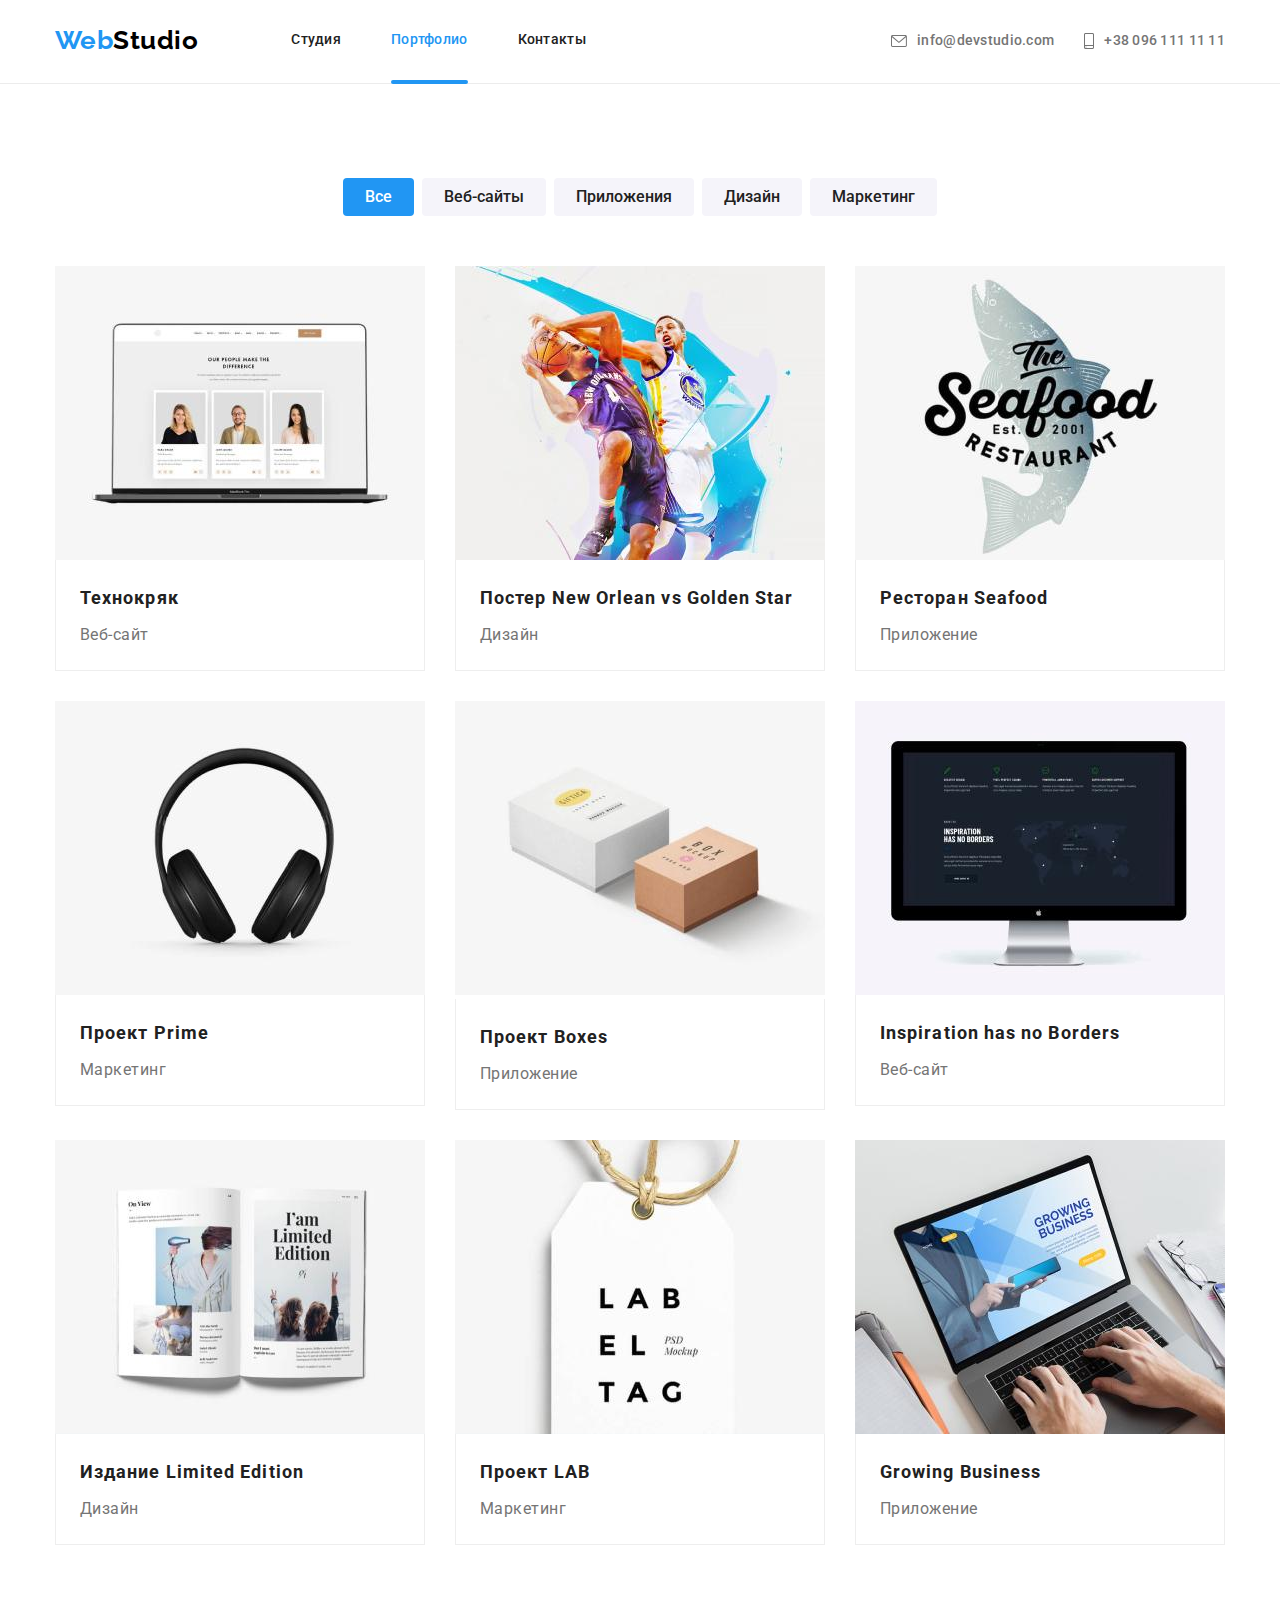
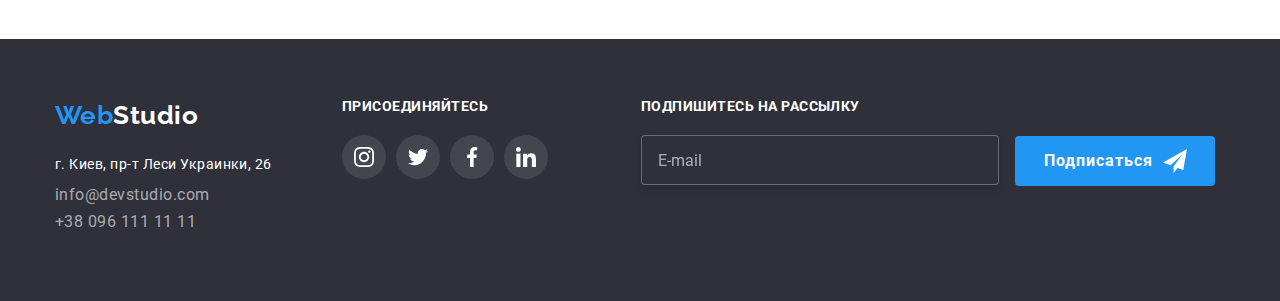
==== portfolio.html @ 159c9cdd "create hw-7" ====
<!DOCTYPE html>
<html lang="ru">

<head>
  <meta charset="UTF-8" />
  <meta http-equiv="X-UA-Compatible" content="IE=edge" />
  <meta name="viewport" content="width=device-width, initial-scale=1.0" />
  <title>Document</title>

  <link rel="preconnect" href="https://fonts.googleapis.com" />
  <link rel="preconnect" href="https://fonts.gstatic.com" crossorigin />
  <link href="https://fonts.googleapis.com/css2?family=Raleway:wght@500&family=Roboto:wght@400;500;700;900&display=swap"
    rel="stylesheet" />
  <link rel="stylesheet" href="https://cdnjs.cloudflare.com/ajax/libs/modern-normalize/1.1.0/modern-normalize.min.css">

  <link rel="stylesheet" href="./css/styles.css" />
</head>

<body>
  <!-- header -->
  <header class="header">
    <div class="container flex">
      <nav class="nav-flex">
        <a class="logo" href="./index.html">Web<span class="logo-header">Studio</span></a>
        <ul class="site-nav">
          <li class="item"><a href="./index.html" class="link">Студия</a>
          </li>
          <li class="item"><a href="./portfolio.html" class="link current">Портфолио</a></li>
          <li class="item"><a href="" class="link">Контакты</a></li>
        </ul>
      </nav>
      <ul class="contact-us">
        <li class="tell-mail">

          <a href="mailto:info@devstudio.com" class="contact">
            <svg class="icon-envelope" width="16" height="12">
              <use href=" ./img/icons.svg#icon-envelope"></use>
            </svg>
            info@devstudio.com</a>

        </li>
        <li class="tell-mail">
          <a href="tell:+380961111111" class="contact">
            <svg class="icon-smartphone" width="10" height="16">
              <use href="./img/icons.svg#icon-smartphone"></use>
            </svg>
            +38 096 111 11 11
          </a>
        </li>
      </ul>
    </div>
  </header>

  <!-- main -->
  <main>
    <!-- portfolio -->
    <section class="section portfolio">
      <div class="container">
        <h1 hidden>Портфолио</h1>
        <ul class="filtres">
          <li><button type="button" class="button secondary current">Все</button></li>
          <li><button type="button" class="button secondary">Веб-сайты</button></li>
          <li><button type="button" class="button secondary">Приложения</button></li>
          <li><button type="button" class="button secondary">Дизайн</button></li>
          <li><button type="button" class="button secondary">Маркетинг</button></li>
        </ul>


        <ul class="work-examples">
          <li class="example">
            <a href="">
              <div class="thumb-desc">
                <img src="./img/technocryack.jpg" alt="Технокряк" width="370" class="portfolio-img" />
                <p class="example-desc">
                  Ресурс предлагает комплексные предложения с разным уровнем функционала и сервисов.
                  Все это позволит посетителю получить исчерпывающие сведения о компании или частном
                  лице.
                </p>
              </div>
              <div class="subscribe-card">
                <h2 class="title">Технокряк</h2>
                <p class="disc">Веб-сайт</p>
              </div>
            </a>
          </li>

          <li class="example">
            <a href="">
              <div class="thumb-desc">
                <img src="./img/new-orlean.jpg" alt="Постер New Orlean vs Golden Star" width="370"
                  class="portfolio-img" />
                <p class="example-desc">
                  Ресурс предлагает комплексные предложения с разным уровнем функционала и сервисов.
                  Все это позволит посетителю получить исчерпывающие сведения о компании или частном
                  лице.
                </p>
              </div>

              <div class="subscribe-card">
                <h2 class="title">Постер New Orlean vs Golden Star</h2>
                <p class="disc">Дизайн</p>
              </div>

            </a>
          </li>

          <li class="example">
            <a href="">
              <div class="thumb-desc">
                <img src="./img/seafood.jpg" alt="Ресторан Seafood" width="370" class="portfolio-img" />
                <p class="example-desc">
                  Ресурс предлагает комплексные предложения с разным уровнем функционала и сервисов.
                  Все это позволит посетителю получить исчерпывающие сведения о компании или частном
                  лице.
                </p>
              </div>
              <div class="subscribe-card">
                <h2 class="title">Ресторан Seafood</h2>
                <p class="disc">Приложение</p>
              </div>

            </a>
          </li>

          <li class="example">
            <a href="">
              <div class="thumb-desc"><img src="./img/project-prime.jpg" alt="Проект Prime" width="370"
                  class="portfolio-img" />
                <p class="example-desc">
                  Ресурс предлагает комплексные предложения с разным уровнем функционала и сервисов.
                  Все это позволит посетителю получить исчерпывающие сведения о компании или частном
                  лице.
                </p>
              </div>
              <div class="subscribe-card">
                <h2 class="title">Проект Prime</h2>
                <p class="disc">Маркетинг</p>
              </div>

            </a>
          </li>

          <li class="example">
            <a href="">
              <div class="thumb-desc">
                <img src="./img/project-boxes.jpg" alt="Проект Boxes" width="370" class="portfolio-img" />
                <p class="example-desc">
                  Ресурс предлагает комплексные предложения с разным уровнем функционала и сервисов.
                  Все это позволит посетителю получить исчерпывающие сведения о компании или частном
                  лице.
                </p>
              </div>
            </a>

            <div class="subscribe-card">
              <h2 class="title">Проект Boxes</h2>
              <p class="disc">Приложение</p>
            </div>

          </li>

          <li class="example">
            <a href="">
              <div class="thumb-desc">
                <img src="./img/inspiration-has-no-borders.jpg" alt="Inspiration has no Borders" width="370"
                  class="portfolio-img" />
                <p class="example-desc">
                  Ресурс предлагает комплексные предложения с разным уровнем функционала и сервисов.
                  Все это позволит посетителю получить исчерпывающие сведения о компании или частном
                  лице.
                </p>
              </div>
              <div class="subscribe-card">
                <h2 class="title">Inspiration has no Borders</h2>
                <p class="disc">Веб-сайт</p>
              </div>

            </a>
          </li>

          <li class="example">
            <a href="">
              <div class="thumb-desc">
                <img src="./img/limited-edition.jpg" alt="Издание Limited Edition" width="370" class="portfolio-img" />
                <p class="example-desc">
                  Ресурс предлагает комплексные предложения с разным уровнем функционала и сервисов.
                  Все это позволит посетителю получить исчерпывающие сведения о компании или частном
                  лице.
                </p>
              </div>
              <div class="subscribe-card">
                <h2 class="title">Издание Limited Edition</h2>
                <p class="disc">Дизайн</p>
              </div>

            </a>
          </li>

          <li class="example">
            <a href="">
              <div class="thumb-desc"><img src="./img/project-LAB.jpg" alt="Проект LAB" width="370"
                  class="portfolio-img" />
                <p class="example-desc">
                  Ресурс предлагает комплексные предложения с разным уровнем функционала и сервисов.
                  Все это позволит посетителю получить исчерпывающие сведения о компании или частном
                  лице.
                </p>
              </div>
              <div class="subscribe-card">
                <h2 class="title">Проект LAB</h2>
                <p class="disc">Маркетинг</p>
              </div>

            </a>
          </li>

          <li class="example">
            <a href="">
              <div class="thumb-desc">
                <img src="./img/growing-business.jpg" alt="Growing Business" width="370" />
                <p class="example-desc">
                  Ресурс предлагает комплексные предложения с разным уровнем функционала и сервисов.
                  Все это позволит посетителю получить исчерпывающие сведения о компании или частном
                  лице.
                </p>
              </div>
              <div class="subscribe-card">
                <h2 class="title">Growing Business</h2>
                <p class="disc">Приложение</p>
              </div>

            </a>
          </li>
        </ul>
      </div>

    </section>
  </main>

  <!-- footer -->
  <footer class=" color-footer">
    <div class="container footer-flex">

      <div class="info-footer">
        <a class="logo footer" href="./index.html">Web<span class="logo-footer">Studio</span></a>
        <address class="adress">г. Киев, пр-т Леси Украинки, 26</address>
        <ul>
          <li><a href="mailto:info@devstudio.com" class="contact-footer">info@devstudio.com</a></li>
          <li><a href="tel:+380961111111" class="contact-footer">+38 096 111 11
              11</a></li>
        </ul>
      </div>

      <div class="link-footer">
        <h3 class="title-links-footer">Присоединяйтесь</h3>
        <!-- social links -->
        <ul class="social-links">
          <li>
            <a href="" class="list-link footer-links">
              <svg class="link-ikon" width="20" height="20">
                <use href="./img/icons.svg#icon-instagram"></use>
              </svg>
            </a>
          </li>
          <li>
            <a href="" class="list-link footer-links">
              <svg class=" link-ikon" width="20" height="20">
                <use href="./img/icons.svg#icon-twitter"></use>
              </svg>
            </a>
          </li>
          <li>
            <a href="" class="list-link footer-links">
              <svg class=" link-ikon" width="20" height="20">
                <use href="./img/icons.svg#icon-facebook"></use>
              </svg>
            </a>
          </li>
          <li>
            <a href="" class="list-link footer-links">
              <svg class=" link-ikon" width="20" height="20">
                <use href="./img/icons.svg#icon-linkedin"></use>
              </svg>
            </a>
          </li>
        </ul>
        <!-- end social links -->
      </div>

      <form class="form-footer">
        <label for="email" class="subscribe">
          <span class="title-links-footer">
            Подпишитесь на рассылку
          </span>
          <input type="text" name="email" id="email" placeholder="E-mail">

        </label>
        <button type="submit" class="button primary">
          Подписаться
          <svg class="icon-send" width="24" height="24">
            <use href="./img/icons.svg#icon-send"></use>
          </svg>
        </button>
      </form>

    </div>



  </footer>
</body>

</html>
---- css/styles.css ----
:root {
  --main-text-color: #757575;
  --secondary-text-color: #212121;
  --accent-color: #2196f3;
  --main-white-color: #ffffff;
  --secondary-background-color: #f5f4fa;
  --work-examples-gap: 30px;
  --main-icon-color: #AFB1B8;
}


html {
  box-sizing: border-box;
}

*,
*::before,
*::after {
  box-sizing: inherit;
}

h1,
h2,
h3,
ul,
p {
  margin: 0;
  padding: 0;
}

img {
  display: block;
  max-width: 100%;
  height: auto;
}

ul {
  list-style: none;
}

a {
  text-decoration: none;
  display: inline-block;
}

body {
  font-family: Roboto, sans-serif;
  color: var(--main-text-color);
  letter-spacing: 0.03em;
}

.visually-hidden {
  position: absolute;
  width: 1px;
  height: 1px;
  padding: 0;
  margin: -1px;
  overflow: hidden;
  clip: rect(0, 0, 0, 0);
  white-space: nowrap;
  border: 0;
}

.container {
  width: 1200px;
  margin-left: auto;
  margin-right: auto;
  padding: 0 15px;
}

.header {
  align-items: center;
  border-bottom: 1px solid #ECECEC;
}

.container.flex {
  justify-content: space-between;
  display: flex;
  align-items: center;
}



/* logo */
.logo {
  display: flex;
  align-items: center;
  padding-bottom: 25px;
  padding-top: 24px;

  font-family: 'Raleway', sans-serif;
  font-weight: 700;
  font-size: 26px;
  line-height: 1.3;
  margin-right: 93px;

  transition-duration: 250ms;
  transition-timing-function: cubic-bezier(0.4, 0, 0.2, 1);
}

.logo.footer {
  padding: 0;
  margin-right: 0;
}

.logo .logo-header {
  color: #000000;

  transition-duration: 250ms;
  transition-timing-function: cubic-bezier(0.4, 0, 0.2, 1);
}

.logo .logo-footer {
  color: var(--main-white-color);

  transition-property: color;
  transition-duration: 250ms;
  transition-timing-function: cubic-bezier(0.4, 0, 0.2, 1);
}

.logo,
.logo-footer:hover,
.logo-footer:focus,
.logo-header:hover,
.logo-header:focus {
  color: var(--accent-color);
}



/* site-nav */
.nav-flex {
  display: flex;
}

.site-nav {
  display: flex;



  font-weight: 500;
  font-size: 14px;
  line-height: 1.14;
  letter-spacing: 0.02em;

}

.site-nav .item+.item {
  margin-left: 50px;
}

.site-nav .link {
  color: var(--secondary-text-color);
  padding-top: 32px;
  padding-bottom: 32px;


  transition: color 250ms cubic-bezier(0.4, 0, 0.2, 1);
}

.site-nav .link:hover,
.site-nav .link:focus {
  color: var(--accent-color);

}

.site-nav .link.current {
  color: var(--accent-color);
}

.site-nav .item {
  position: relative;
}

.link.current::after {
  content: "";
  display: flex;
  background-color: var(--accent-color);
  border: 2px solid var(--accent-color);
  border-radius: 2px;
  width: 100%;
  position: absolute;
  right: 0px;
  bottom: -1px;
}

/* contact-us */




.contact-us {
  display: flex;


  font-weight: 500;
  font-size: 14px;
  line-height: 1.14;
  letter-spacing: 0.02em;
}

.contact-us .contact {
  padding-top: 32px;
  padding-bottom: 32px;
  color: var(--main-text-color);
  fill: var(--main-text-color);
}


.contact-us>.tell-mail:not(:last-child) {
  margin-right: 30px;
}

.icon-smartphone,
.icon-envelope {
  margin-right: 10px;
}

.contact {
  display: flex;
  align-items: center;

  transition: color 250ms cubic-bezier(0.4, 0, 0.2, 1),
    fill 250ms cubic-bezier(0.4, 0, 0.2, 1);
}

.contact:hover,
.contact:focus {
  color: var(--accent-color);
  fill: var(--accent-color);

}





/* section */
.section {
  padding-top: 94px;
  padding-bottom: 94px;
}

.skills .title {
  margin-bottom: 10px;
}

.section-title {
  font-weight: 700;
  font-size: 36px;
  line-height: 1.17;
  text-align: center;
  color: var(--secondary-text-color);
  margin-bottom: 50px;
}




/* banner */
.banner {
  max-width: 1600px;
  height: 600px;
  margin-left: auto;
  margin-right: auto;

  background-image:
    linear-gradient(rgba(47, 48, 58, 0.4),
      rgba(47, 48, 58, 0.4)),
    url(../img/zastavka.jpg);

  background-position: center;
  background-repeat: no-repeat;


  text-align: center;
  padding: 200px 0;

}

.banner-title {
  font-weight: 900;
  font-size: 44px;
  line-height: 1.36;
  letter-spacing: 0.06em;
  text-transform: uppercase;
  color: var(--main-white-color);
  margin-bottom: var(--work-examples-gap);
}



/*button*/
.button {
  font-family: inherit;
  cursor: pointer;
  /* min-width: none; */
  /* display: block; */
  border-radius: 4px;
}

.button.secondary.current {
  background: var(--accent-color);
  color: var(--main-white-color);
}

.button.primary {
  padding: 10px 32px;
  font-weight: 700;
  font-size: 16px;
  line-height: 1.88;
  letter-spacing: 0.06em;
  background-color: var(--accent-color);
  color: var(--main-white-color);
  border: none;

  transition-property: background-color;
  transition-duration: 250ms;
  transition-timing-function: cubic-bezier(0.4, 0, 0.2, 1);
}

.button.primary:hover,
.button.primary:focus {
  background: #188CE8;

}

.button.secondary {
  font-weight: 500;
  font-size: 16px;
  line-height: 1.62;
  color: var(--secondary-text-color);
  background: var(--secondary-background-color);
  border: none;
  padding: 6px 22px;

  box-shadow: none;
  transition-property: background-color, color, box-shadow;
  transition-duration: 250ms;
  transition-timing-function: cubic-bezier(0.4, 0, 0.2, 1);
}

.button.secondary:hover,
.button.secondary:focus {
  background: var(--accent-color);
  color: var(--main-white-color);
  box-shadow: 0px 3px 1px rgba(0, 0, 0, 0.1), 0px 1px 2px rgba(0, 0, 0, 0.08), 0px 2px 2px rgba(0, 0, 0, 0.12);
}



/* skills */
.section.skills {
  padding-bottom: 0;
}

.skills .title {
  font-weight: 700;
  font-size: 14px;
  line-height: 1.14;
  text-transform: uppercase;
  color: var(--secondary-text-color);
}

.skills .desc {
  font-size: 14px;
  line-height: 1.71;
}



.skills .list {
  display: flex;
}

.skills .item {
  flex-basis: calc((100% - (3 * 30px) / 4));
  margin-right: 30px;

}

.skills .item:last-child {
  margin-right: 0;
}

.skills-picture {
  width: 270px;
  height: 120px;
  background-color: var(--secondary-background-color);
  margin-bottom: 30px;
}

.skills-picture {
  display: flex;
  justify-content: center;
  align-items: center;
}



/* our specialization */
.specialization .list {
  display: flex;
}



.specialization .list .item {
  width: calc((100% - (3 * 30px) / 4));
  margin-right: 30px;
}

.specialization .list .item:last-child {
  margin-right: 0;
}

.specialization .item {
  position: relative;
}

.specialization-desc {
  text-align: center;
  font-weight: 700;
  font-size: 14px;
  line-height: 1.14;
  text-transform: uppercase;
  color: var(--main-white-color);
  background-color: rgba(47, 48, 58, 0.8);

  position: absolute;
  bottom: 0px;
  left: 0px;
  width: 100%;
  height: 70px;
  display: flex;
  justify-content: center;
  align-items: center;
}



/* our crew */
.section.crew {
  background-color: var(--secondary-background-color);
  text-align: center;
  padding-bottom: 94px;

}

.crew .title {
  font-weight: 500;
  font-size: 16px;
  line-height: 1.19;
  color: var(--secondary-text-color);
}

.crew .desc {
  font-size: 16px;
  line-height: 1.19;
  margin-bottom: 16px;
}

.crew .list {
  display: flex;

}

.crew .list .item:not(:last-child) {
  margin-right: var(--work-examples-gap);
}

.crew-info {
  background-color: var(--main-white-color);
  padding-top: var(--work-examples-gap);
  padding-bottom: var(--work-examples-gap);
  box-shadow: 0px 1px 3px rgba(0, 0, 0, 0.12), 0px 1px 1px rgba(0, 0, 0, 0.14), 0px 2px 1px rgba(0, 0, 0, 0.2);
  border-radius: 0px 0px 4px 4px;
}



/* SOCIAL LINKS */

.social-links {
  display: inline-flex;
}

.social-links>li:not(:last-child) {
  margin-right: 10px;
}

.list-link {
  width: 44px;
  height: 44px;
  display: flex;
  justify-content: center;
  align-items: center;
  fill: var(--main-icon-color);
  border-radius: 22px;

  transition-property: background-color, fill;
  transition-duration: 250ms;
  transition-timing-function: cubic-bezier(0.4, 0, 0.2, 1);
}

.list-link:hover,
.list-link:focus {
  background-color: var(--accent-color);
  fill: var(--main-white-color);
}






/* clients */

.list-client {
  display: flex;
}

.list-icon {
  margin-right: 30px;
}

.list-icon:last-child {
  margin-right: 0px;
}

.link-client {
  width: 170px;
  height: 92px;
  border: 1px solid var(--main-icon-color);
  border-radius: 4px;
  fill: var(--main-icon-color);

  display: flex;
  justify-content: center;
  align-items: center;

  transition-property: fill;
  transition-duration: 250ms;
  transition-timing-function: cubic-bezier(0.4, 0, 0.2, 1);
}

.link-client:hover,
.link-client:focus {
  fill: var(--accent-color);
}





/* footer */
.color-footer .logo {
  margin-bottom: 20px;
}

.adress {
  font-style: normal;
  font-size: 14px;
  line-height: 1.71;
  color: var(--main-white-color);
  margin-bottom: 9px;
}

.color-footer {
  background: #2f303a;
  padding: 60px 0;

}

.contact-footer {
  color: rgba(255, 255, 255, 0.6);
  margin-bottom: 9px;

  transition-property: color;
  transition-duration: 250ms;
  transition-timing-function: cubic-bezier(0.4, 0, 0.2, 1);
}

.contact-footer:hover,
.contact-footer:focus {
  color: var(--accent-color);
}

.footer-flex {
  display: flex;
}

.info-footer {
  margin-right: 70px;
}

.title-links-footer {
  font-weight: 700;
  font-size: 14px;
  line-height: 1.14;
  text-transform: uppercase;
  margin-bottom: 20px;
  color: var(--main-white-color);
  text-align: left;
  display: block;
}

.footer-links {
  fill: var(--main-white-color);
  background: rgba(255, 255, 255, 0.1);
  border-radius: 25px
}

.link-footer {
  margin-right: 93px;
}



.form-footer h3 {
  margin-bottom: 20px;
}

.form-footer .button {
  display: inline-flex;
  align-items: center;
  padding-left: 29px;
  padding-right: 28px;
}

.icon-send {
  margin-left: 10px;
}

.subscribe {
  margin-right: 12px;
}

.subscribe input::placeholder {
  color: rgba(255, 255, 255, 0.6);
}

.subscribe input {
  width: 358px;
  height: 50px;
  /* padding-top: 15px;
  padding-bottom: 15px; */
  padding-left: 16px;

  background-color: #2f303a;
  color: rgba(237, 72, 72, 0.6);
  border: 1px solid rgba(255, 255, 255, 0.3);
  filter: drop-shadow(0px 4px 4px rgba(0, 0, 0, 0.15));
  border-radius: 4px;

}

/* NEXT PAGE */




/* PORTFOLIO */

.filtres {
  margin-bottom: 50px;
}

.portfolio .filtres {
  display: flex;

  justify-content: center;
}

.portfolio .filtres li:not(:last-child) {
  margin-right: 8px;
}

.work-examples {
  display: flex;
  flex-wrap: wrap;
  margin-left: calc(-1*var(--work-examples-gap));
  margin-top: calc(-1*var(--work-examples-gap));
  list-style: none;
}

.work-examples .example {
  flex-basis: calc(100% / 3 - var(--work-examples-gap));
  margin-left: var(--work-examples-gap);
  margin-top: var(--work-examples-gap);

}

.work-examples .title {
  font-weight: 700;
  font-size: 18px;
  line-height: 2;
  letter-spacing: 0.06em;
  margin-bottom: 4px;
  color: var(--secondary-text-color);
}

.work-examples .disc {
  font-size: 16px;
  line-height: 1.88;
  color: var(--main-text-color);
}

.subscribe-card {
  padding-left: 24px;
  padding-right: 24px;
  padding-top: 20px;
  padding-bottom: 20px;
  border-left: 1px solid #EEEEEE;
  border-right: 1px solid #EEEEEE;
  border-bottom: 1px solid #EEEEEE;
}

.example {
  box-shadow: none;
  transition-property: box-shadow;
  transition-duration: 250ms;
  transition-timing-function: cubic-bezier(0.4, 0, 0.2, 1);
}

.example:hover,
.example:focus {
  box-shadow: 0px 1px 1px rgba(0, 0, 0, 0.12), 0px 4px 4px rgba(0, 0, 0, 0.06), 1px 4px 6px rgba(0, 0, 0, 0.16);

}

.example .thumb-desc {
  position: relative;
  overflow: hidden;
}

.example-desc {
  position: absolute;
  top: 0px;
  left: 0px;
  width: 100%;
  height: 100%;
  transform: translateY(100%);
  transition-duration: 250ms;
  transition-timing-function: cubic-bezier(0.4, 0, 0.2, 1);

  font-weight: 400;
  font-size: 18px;
  line-height: 1.56;
  color: var(--main-white-color);
  background-color: rgba(33, 150, 243, 0.9);
  text-align: center;

  display: flex;
  justify-content: center;
  align-items: center;


}


.example:hover .example-desc,
.example:focus .example-desc {
  transform: translateY(0);
}

/*  MODAL WINDOW */
.backdrop {
  position: fixed;
  top: 0;
  left: 0;
  width: 100%;
  height: 100%;

  background-color: rgba(0, 0, 0, 0.2);

  opacity: 1;

  transition: opacity 250ms cubic-bezier(0.4, 0, 0.2, 1);
}

.backdrop.is-hidden {
  opacity: 0;
  pointer-events: none;
  /* visibility: hidden; */

}

.backdrop.is-hidden .modal {
  transform: scale(0.8) translate(-50%, -50%);
  /* opacity 1; */
}

.modal {
  position: absolute;
  left: 50%;
  top: 50%;
  padding: 40px;


  width: 528px;
  height: 581px;
  background-color: var(--main-white-color);

  transform: scale(1) translate(-50%, -50%);

  transition: transform 250ms cubic-bezier(0.4, 0, 0.2, 1);
  /* transform: translate(-100% -100%); */
}

.close {
  position: absolute;
  right: 8px;
  top: 8px;

  width: 30px;
  height: 30px;
  border: 1px solid rgba(0, 0, 0, 0.1);
  border-radius: 20px;
  cursor: pointer;
  background-color: var(--main-white-color);

  display: flex;
  justify-content: center;
  align-items: center;
  transition-duration: 250ms;
  transition-timing-function: cubic-bezier(0.4, 0, 0.2, 1);
}

.close:focus,
.close:hover {
  fill: var(--accent-color);

}




/* form  */
form {
  text-align: center;
}


.modal-name {
  font-weight: 700;
  font-size: 20px;
  line-height: 1.15;
  color: var(--secondary-text-color);
  margin-bottom: 12px;
}

.modal .form-field {
  position: relative;

  font-weight: 400;
  font-size: 12px;
  line-height: 1.17;
  letter-spacing: 0.01em;
  text-align: left;


  /* display: flex;
  flex-direction: column; */
  display: block;
  justify-content: center;


  margin-bottom: 10px;
  padding: 0;
}

.form-field .form-icon {
  position: absolute;
  top: 29px;
  left: 12px;
}

.form-field span {
  margin-bottom: 4px;
  display: block;
}

.form-field input,
.form-field textarea {
  width: 100%;
  padding: 12px;
  border: 1px solid rgba(33, 33, 33, 0.2);
  border-radius: 4px;
  cursor: pointer;
  resize: none;
}

.form-field input {
  padding-left: 30px;
}

.form-field textarea::placeholder {
  color: rgba(117, 117, 117, 0.5);
}

input:focus~.form-icon {
  fill: var(--accent-color);

  transition-duration: 250ms;
  transition-timing-function: cubic-bezier(0.4, 0, 0.2, 1);
}

input:focus,
textarea:focus {
  outline: none;
  border: 1px solid var(--accent-color);

  transition-duration: 250ms;
  transition-timing-function: cubic-bezier(0.4, 0, 0.2, 1);
}

.form-field textarea {
  margin-bottom: 20px;
}

.checkbox {
  position: absolute;
  width: 1px;
  height: 1px;
  padding: 0;
  margin: -1px;
  overflow: hidden;
  clip: rect(0, 0, 0, 0);
  white-space: nowrap;
  border: 0;
}

.agree {
  position: relative;
  font-weight: 400;
  font-size: 14px;
  line-height: 1.71;
  margin-bottom: 30px;
  padding-left: 35px;


  display: flex;
  display: inline-block;
  justify-content: center;
  align-items: center;
}

form a {
  font-weight: 400;
  font-size: 14px;
  line-height: 1.71;
  display: inline-block;
  color: var(--accent-color);
}

.check {
  position: absolute;
  top: 4px;
  left: 10px;
  width: 16px;
  height: 15px;
  border: 2px solid var(--secondary-text-color);
  border-radius: 2px;

}

.check-icon {
  position: absolute;
  top: 4px;
  left: 10px;

  transition-duration: 250ms;
  transition-timing-function: cubic-bezier(0.4, 0, 0.2, 1);
}

.checkbox:checked+.check-icon {
  background-color: var(--accent-color);
  border-radius: 2px;
  z-index: 1;
}
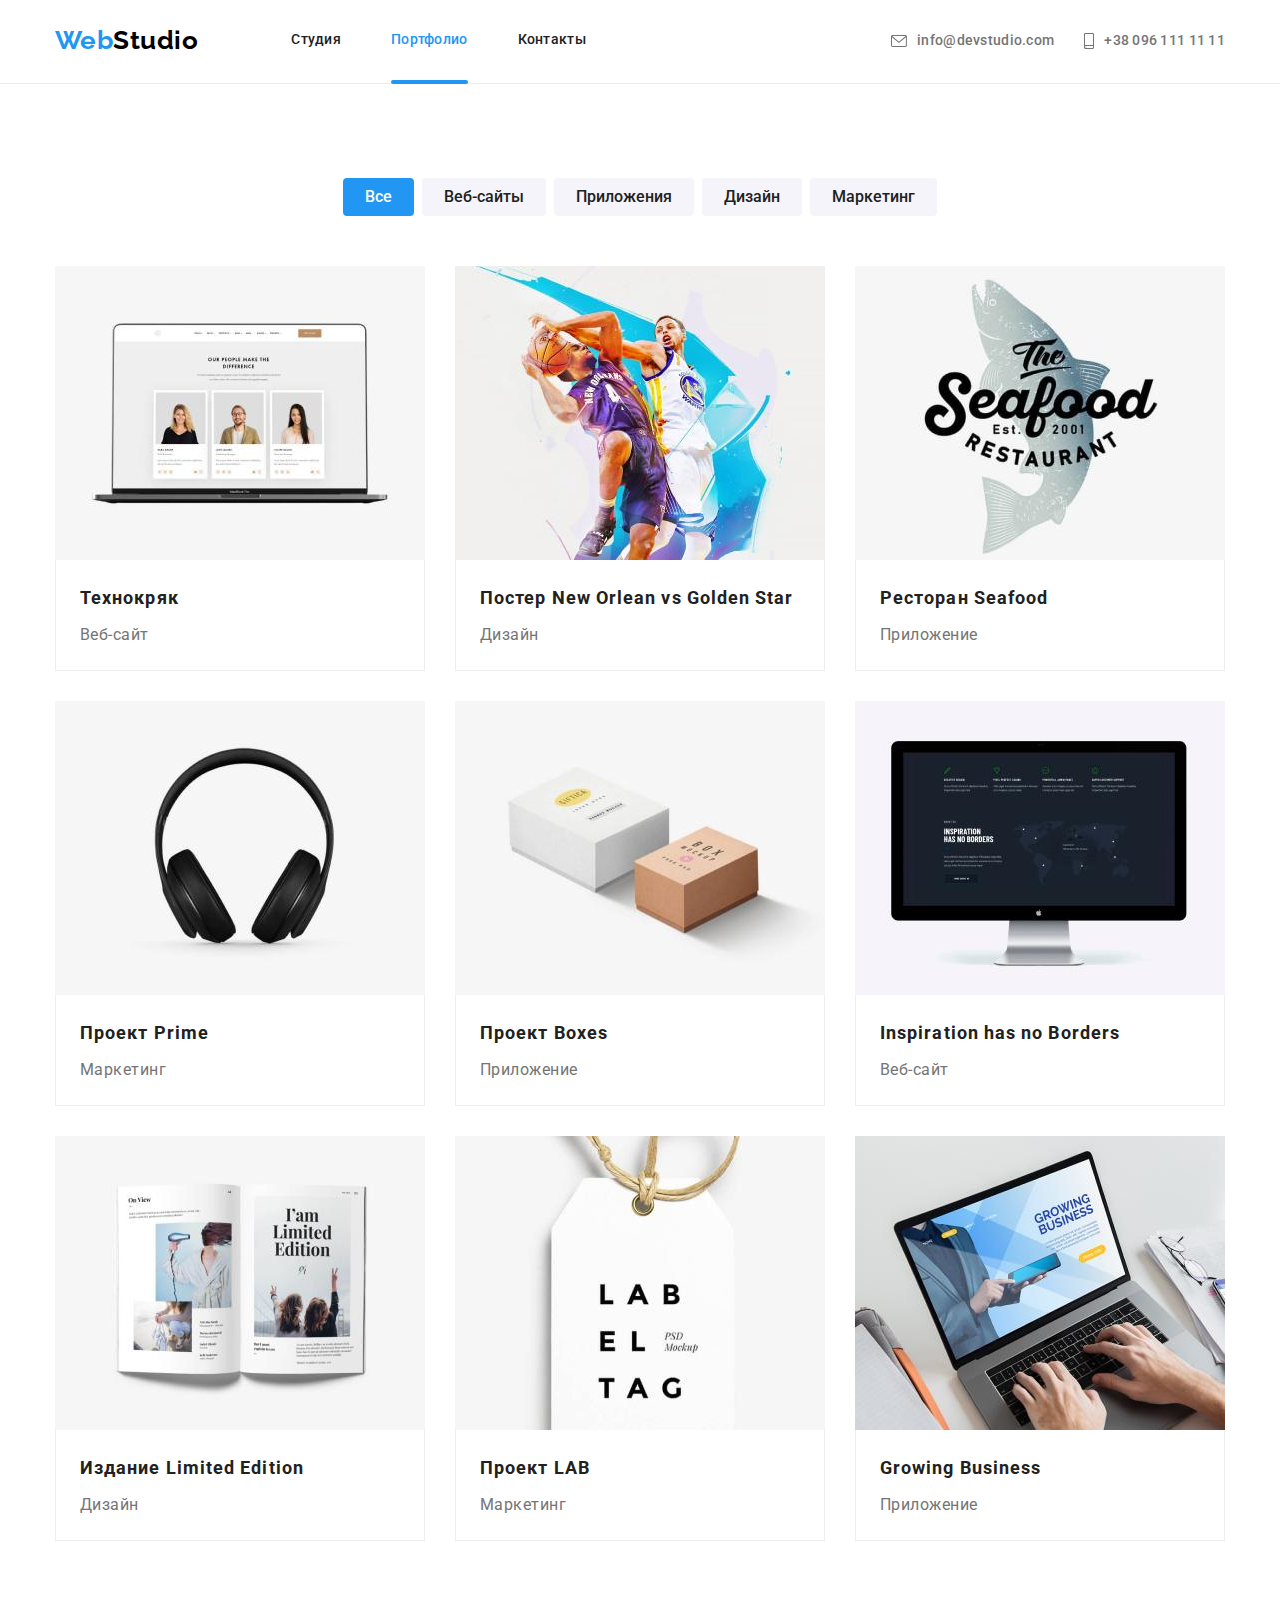
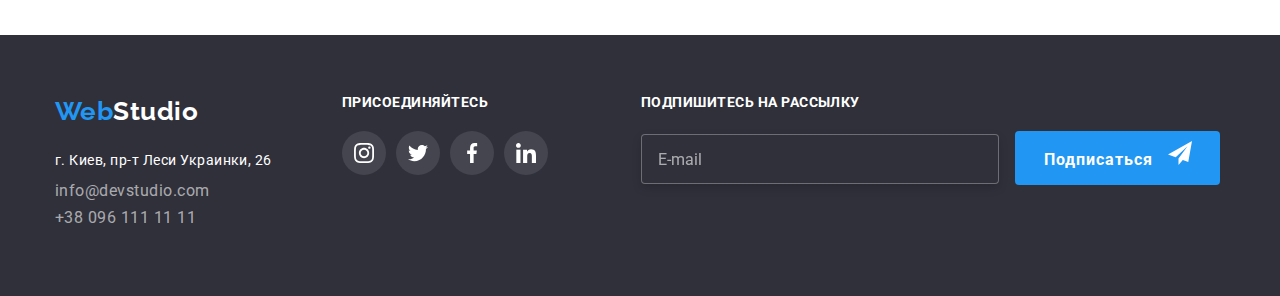
==== commit 546cf9ee: "add hw7" ====
--- a/portfolio.html
+++ b/portfolio.html
@@ -13,35 +13,39 @@
     rel="stylesheet" />
   <link rel="stylesheet" href="https://cdnjs.cloudflare.com/ajax/libs/modern-normalize/1.1.0/modern-normalize.min.css">
 
-  <link rel="stylesheet" href="./css/styles.css" />
+  <link rel="stylesheet" href="./css/main.min.css" />
 </head>
 
 <body>
   <!-- header -->
   <header class="header">
-    <div class="container flex">
-      <nav class="nav-flex">
-        <a class="logo" href="./index.html">Web<span class="logo-header">Studio</span></a>
+    <div class="container header__flex">
+      <nav class="header__nav">
+        <a class="logo" href="./index.html">Web<span class="logo__header--color">Studio</span></a>
+
         <ul class="site-nav">
-          <li class="item"><a href="./index.html" class="link">Студия</a>
-          </li>
-          <li class="item"><a href="./portfolio.html" class="link current">Портфолио</a></li>
-          <li class="item"><a href="" class="link">Контакты</a></li>
-        </ul>
+          <li class="site-nav__item"><a href="./index.html" class="site-nav__link ">Студия</a>
+          </li>
+          <li class="site-nav__item"><a href="./portfolio.html" class="site-nav__link site-nav__current">Портфолио</a>
+          </li>
+          <li class="site-nav__item"><a href="" class="site-nav__link">Контакты</a></li>
+        </ul>
+
       </nav>
+
       <ul class="contact-us">
-        <li class="tell-mail">
-
-          <a href="mailto:info@devstudio.com" class="contact">
-            <svg class="icon-envelope" width="16" height="12">
+        <li class="contact-us__tell-mail">
+
+          <a href="mailto:info@devstudio.com" class="contact-us__contact">
+            <svg class="contact-us__icon--envelope" width="16" height="12">
               <use href=" ./img/icons.svg#icon-envelope"></use>
             </svg>
             info@devstudio.com</a>
 
         </li>
-        <li class="tell-mail">
-          <a href="tell:+380961111111" class="contact">
-            <svg class="icon-smartphone" width="10" height="16">
+        <li class="contact-us__tell-mail">
+          <a href="tell:+380961111111" class="contact-us__contact">
+            <svg class="contact-us__icon--phone" width="10" height="16">
               <use href="./img/icons.svg#icon-smartphone"></use>
             </svg>
             +38 096 111 11 11
@@ -53,182 +57,173 @@
 
   <!-- main -->
   <main>
+
     <!-- portfolio -->
-    <section class="section portfolio">
+    <section class="section">
       <div class="container">
         <h1 hidden>Портфолио</h1>
-        <ul class="filtres">
-          <li><button type="button" class="button secondary current">Все</button></li>
-          <li><button type="button" class="button secondary">Веб-сайты</button></li>
-          <li><button type="button" class="button secondary">Приложения</button></li>
-          <li><button type="button" class="button secondary">Дизайн</button></li>
-          <li><button type="button" class="button secondary">Маркетинг</button></li>
-        </ul>
-
-
-        <ul class="work-examples">
-          <li class="example">
-            <a href="">
-              <div class="thumb-desc">
-                <img src="./img/technocryack.jpg" alt="Технокряк" width="370" class="portfolio-img" />
-                <p class="example-desc">
-                  Ресурс предлагает комплексные предложения с разным уровнем функционала и сервисов.
-                  Все это позволит посетителю получить исчерпывающие сведения о компании или частном
-                  лице.
-                </p>
-              </div>
-              <div class="subscribe-card">
-                <h2 class="title">Технокряк</h2>
-                <p class="disc">Веб-сайт</p>
-              </div>
-            </a>
-          </li>
-
-          <li class="example">
-            <a href="">
-              <div class="thumb-desc">
-                <img src="./img/new-orlean.jpg" alt="Постер New Orlean vs Golden Star" width="370"
-                  class="portfolio-img" />
-                <p class="example-desc">
-                  Ресурс предлагает комплексные предложения с разным уровнем функционала и сервисов.
-                  Все это позволит посетителю получить исчерпывающие сведения о компании или частном
-                  лице.
-                </p>
-              </div>
-
-              <div class="subscribe-card">
-                <h2 class="title">Постер New Orlean vs Golden Star</h2>
-                <p class="disc">Дизайн</p>
-              </div>
-
-            </a>
-          </li>
-
-          <li class="example">
-            <a href="">
-              <div class="thumb-desc">
-                <img src="./img/seafood.jpg" alt="Ресторан Seafood" width="370" class="portfolio-img" />
-                <p class="example-desc">
-                  Ресурс предлагает комплексные предложения с разным уровнем функционала и сервисов.
-                  Все это позволит посетителю получить исчерпывающие сведения о компании или частном
-                  лице.
-                </p>
-              </div>
-              <div class="subscribe-card">
-                <h2 class="title">Ресторан Seafood</h2>
-                <p class="disc">Приложение</p>
-              </div>
-
-            </a>
-          </li>
-
-          <li class="example">
-            <a href="">
-              <div class="thumb-desc"><img src="./img/project-prime.jpg" alt="Проект Prime" width="370"
-                  class="portfolio-img" />
-                <p class="example-desc">
-                  Ресурс предлагает комплексные предложения с разным уровнем функционала и сервисов.
-                  Все это позволит посетителю получить исчерпывающие сведения о компании или частном
-                  лице.
-                </p>
-              </div>
-              <div class="subscribe-card">
-                <h2 class="title">Проект Prime</h2>
-                <p class="disc">Маркетинг</p>
-              </div>
-
-            </a>
-          </li>
-
-          <li class="example">
-            <a href="">
-              <div class="thumb-desc">
-                <img src="./img/project-boxes.jpg" alt="Проект Boxes" width="370" class="portfolio-img" />
-                <p class="example-desc">
-                  Ресурс предлагает комплексные предложения с разным уровнем функционала и сервисов.
-                  Все это позволит посетителю получить исчерпывающие сведения о компании или частном
-                  лице.
-                </p>
-              </div>
-            </a>
-
-            <div class="subscribe-card">
-              <h2 class="title">Проект Boxes</h2>
-              <p class="disc">Приложение</p>
-            </div>
-
-          </li>
-
-          <li class="example">
-            <a href="">
-              <div class="thumb-desc">
-                <img src="./img/inspiration-has-no-borders.jpg" alt="Inspiration has no Borders" width="370"
-                  class="portfolio-img" />
-                <p class="example-desc">
-                  Ресурс предлагает комплексные предложения с разным уровнем функционала и сервисов.
-                  Все это позволит посетителю получить исчерпывающие сведения о компании или частном
-                  лице.
-                </p>
-              </div>
-              <div class="subscribe-card">
-                <h2 class="title">Inspiration has no Borders</h2>
-                <p class="disc">Веб-сайт</p>
-              </div>
-
-            </a>
-          </li>
-
-          <li class="example">
-            <a href="">
-              <div class="thumb-desc">
-                <img src="./img/limited-edition.jpg" alt="Издание Limited Edition" width="370" class="portfolio-img" />
-                <p class="example-desc">
-                  Ресурс предлагает комплексные предложения с разным уровнем функционала и сервисов.
-                  Все это позволит посетителю получить исчерпывающие сведения о компании или частном
-                  лице.
-                </p>
-              </div>
-              <div class="subscribe-card">
-                <h2 class="title">Издание Limited Edition</h2>
-                <p class="disc">Дизайн</p>
-              </div>
-
-            </a>
-          </li>
-
-          <li class="example">
-            <a href="">
-              <div class="thumb-desc"><img src="./img/project-LAB.jpg" alt="Проект LAB" width="370"
-                  class="portfolio-img" />
-                <p class="example-desc">
-                  Ресурс предлагает комплексные предложения с разным уровнем функционала и сервисов.
-                  Все это позволит посетителю получить исчерпывающие сведения о компании или частном
-                  лице.
-                </p>
-              </div>
-              <div class="subscribe-card">
-                <h2 class="title">Проект LAB</h2>
-                <p class="disc">Маркетинг</p>
-              </div>
-
-            </a>
-          </li>
-
-          <li class="example">
-            <a href="">
-              <div class="thumb-desc">
+
+        <ul class="filters">
+          <li class="filters__item"><button type="button" class="button button__secondary button__current">Все</button>
+          </li>
+          <li class="filters__item"><button type="button" class="button button__secondary">Веб-сайты</button></li>
+          <li class="filters__item"><button type="button" class="button button__secondary">Приложения</button></li>
+          <li class="filters__item"><button type="button" class="button button__secondary">Дизайн</button></li>
+          <li class="filters__item"><button type="button" class="button button__secondary">Маркетинг</button></li>
+        </ul>
+
+
+        <ul class="portfolio">
+          <li class="portfolio__list">
+            <a href="">
+              <div class="card">
+                <img src="./img/technocryack.jpg" alt="Технокряк" width="370" />
+                <p class="card__desc">
+                  Ресурс предлагает комплексные предложения с разным уровнем функционала и сервисов.
+                  Все это позволит посетителю получить исчерпывающие сведения о компании или частном
+                  лице.
+                </p>
+              </div>
+              <div class="thumb">
+                <h2 class="thumb__title">Технокряк</h2>
+                <p class="thumb__desc">Веб-сайт</p>
+              </div>
+            </a>
+          </li>
+
+          <li class="portfolio__list">
+            <a href="">
+              <div class="card">
+                <img src="./img/new-orlean.jpg" alt="Постер New Orlean vs Golden Star" width="370" />
+                <p class="card__desc">
+                  Ресурс предлагает комплексные предложения с разным уровнем функционала и сервисов.
+                  Все это позволит посетителю получить исчерпывающие сведения о компании или частном
+                  лице.
+                </p>
+              </div>
+              <div class="thumb">
+                <h2 class="thumb__title">Постер New Orlean vs Golden Star</h2>
+                <p class="thumb__desc">Дизайн</p>
+              </div>
+            </a>
+          </li>
+
+          <li class="portfolio__list">
+            <a href="">
+              <div class="card">
+                <img src="./img/seafood.jpg" alt="Ресторан Seafood" width="370" />
+                <p class="card__desc">
+                  Ресурс предлагает комплексные предложения с разным уровнем функционала и сервисов.
+                  Все это позволит посетителю получить исчерпывающие сведения о компании или частном
+                  лице.
+                </p>
+              </div>
+              <div class="thumb">
+                <h2 class="thumb__title">Ресторан Seafood</h2>
+                <p class="thumb__desc">Приложение</p>
+              </div>
+            </a>
+          </li>
+
+          <li class="portfolio__list">
+            <a href="">
+              <div class="card">
+                <img src="./img/project-prime.jpg" alt="Проект Prime" width="370" />
+                <p class="card__desc">
+                  Ресурс предлагает комплексные предложения с разным уровнем функционала и сервисов.
+                  Все это позволит посетителю получить исчерпывающие сведения о компании или частном
+                  лице.
+                </p>
+              </div>
+              <div class="thumb">
+                <h2 class="thumb__title">Проект Prime</h2>
+                <p class="thumb__desc">Маркетинг</p>
+              </div>
+            </a>
+          </li>
+
+          <li class="portfolio__list">
+            <a href="">
+              <div class="card">
+                <img src="./img/project-boxes.jpg" alt="Проект Boxes" width="370" />
+                <p class="card__desc">
+                  Ресурс предлагает комплексные предложения с разным уровнем функционала и сервисов.
+                  Все это позволит посетителю получить исчерпывающие сведения о компании или частном
+                  лице.
+                </p>
+              </div>
+              <div class="thumb">
+                <h2 class="thumb__title">Проект Boxes</h2>
+                <p class="thumb__desc">Приложение</p>
+              </div>
+            </a>
+          </li>
+
+          <li class="portfolio__list">
+            <a href="">
+              <div class="card">
+                <img src="./img/inspiration-has-no-borders.jpg" alt="Inspiration has no Borders" width="370" />
+                <p class="card__desc">
+                  Ресурс предлагает комплексные предложения с разным уровнем функционала и сервисов.
+                  Все это позволит посетителю получить исчерпывающие сведения о компании или частном
+                  лице.
+                </p>
+              </div>
+              <div class="thumb">
+                <h2 class="thumb__title">Inspiration has no Borders</h2>
+                <p class="thumb__desc">Веб-сайт</p>
+              </div>
+            </a>
+          </li>
+
+          <li class="portfolio__list">
+            <a href="">
+              <div class="card">
+                <img src="./img/limited-edition.jpg" alt="Издание Limited Edition" width="370" />
+                <p class="card__desc">
+                  Ресурс предлагает комплексные предложения с разным уровнем функционала и сервисов.
+                  Все это позволит посетителю получить исчерпывающие сведения о компании или частном
+                  лице.
+                </p>
+              </div>
+              <div class="thumb">
+                <h2 class="thumb__title">Издание Limited Edition</h2>
+                <p class="thumb__desc">Дизайн</p>
+              </div>
+            </a>
+          </li>
+
+          <li class="portfolio__list">
+            <a href="">
+              <div class="card">
+                <img src="./img/project-LAB.jpg" alt="Проект LAB" width="370" />
+                <p class="card__desc">
+                  Ресурс предлагает комплексные предложения с разным уровнем функционала и сервисов.
+                  Все это позволит посетителю получить исчерпывающие сведения о компании или частном
+                  лице.
+                </p>
+              </div>
+              <div class="thumb">
+                <h2 class="thumb__title">Проект LAB</h2>
+                <p class="thumb__desc">Маркетинг</p>
+              </div>
+            </a>
+          </li>
+
+          <li class="portfolio__list">
+            <a href="">
+              <div class="card">
                 <img src="./img/growing-business.jpg" alt="Growing Business" width="370" />
-                <p class="example-desc">
-                  Ресурс предлагает комплексные предложения с разным уровнем функционала и сервисов.
-                  Все это позволит посетителю получить исчерпывающие сведения о компании или частном
-                  лице.
-                </p>
-              </div>
-              <div class="subscribe-card">
-                <h2 class="title">Growing Business</h2>
-                <p class="disc">Приложение</p>
-              </div>
-
+                <p class="card__desc">
+                  Ресурс предлагает комплексные предложения с разным уровнем функционала и сервисов.
+                  Все это позволит посетителю получить исчерпывающие сведения о компании или частном
+                  лице.
+                </p>
+              </div>
+              <div class="thumb">
+                <h2 class="thumb__title">Growing Business</h2>
+                <p class="thumb__desc">Приложение</p>
+              </div>
             </a>
           </li>
         </ul>
@@ -238,76 +233,79 @@
   </main>
 
   <!-- footer -->
-  <footer class=" color-footer">
-    <div class="container footer-flex">
-
-      <div class="info-footer">
-        <a class="logo footer" href="./index.html">Web<span class="logo-footer">Studio</span></a>
-        <address class="adress">г. Киев, пр-т Леси Украинки, 26</address>
+  <footer class="footer">
+    <div class="container footer__flex">
+
+      <div class="footer__info">
+        <a class="logo logo__footer" href="./index.html">Web<span class="logo__footer--color">Studio</span></a>
+        <address class="footer__adress">г. Киев, пр-т Леси Украинки, 26</address>
         <ul>
-          <li><a href="mailto:info@devstudio.com" class="contact-footer">info@devstudio.com</a></li>
-          <li><a href="tel:+380961111111" class="contact-footer">+38 096 111 11
+          <li><a href="mailto:info@devstudio.com" class="footer__contact">info@devstudio.com</a></li>
+          <li><a href="tel:+380961111111" class="footer__contact">+38 096 111 11
               11</a></li>
         </ul>
       </div>
 
-      <div class="link-footer">
-        <h3 class="title-links-footer">Присоединяйтесь</h3>
+      <div class="footer__social-links">
+        <h3 class="footer__socLink-form-title">Присоединяйтесь</h3>
+
         <!-- social links -->
         <ul class="social-links">
-          <li>
-            <a href="" class="list-link footer-links">
-              <svg class="link-ikon" width="20" height="20">
+          <li class="social-links__list">
+            <a href="" class="social-links__link social-links__link--footer">
+              <svg width="20" height="20">
                 <use href="./img/icons.svg#icon-instagram"></use>
               </svg>
             </a>
           </li>
-          <li>
-            <a href="" class="list-link footer-links">
-              <svg class=" link-ikon" width="20" height="20">
+          <li class="social-links__list">
+            <a href="" class="social-links__link social-links__link--footer">
+              <svg width="20" height="20">
                 <use href="./img/icons.svg#icon-twitter"></use>
               </svg>
             </a>
           </li>
-          <li>
-            <a href="" class="list-link footer-links">
-              <svg class=" link-ikon" width="20" height="20">
+          <li class="social-links__list">
+            <a href="" class="social-links__link social-links__link--footer">
+              <svg width="20" height="20">
                 <use href="./img/icons.svg#icon-facebook"></use>
               </svg>
             </a>
           </li>
-          <li>
-            <a href="" class="list-link footer-links">
-              <svg class=" link-ikon" width="20" height="20">
+          <li class="social-links__list">
+            <a href="" class="social-links__link social-links__link--footer">
+              <svg width="20" height="20">
                 <use href="./img/icons.svg#icon-linkedin"></use>
               </svg>
             </a>
           </li>
         </ul>
         <!-- end social links -->
+
       </div>
 
-      <form class="form-footer">
-        <label for="email" class="subscribe">
-          <span class="title-links-footer">
+      <!-- subscribe-form -->
+      <form class="footer__form">
+        <label for="email" class="footer__subscribe">
+          <span class="footer__socLink-form-title">
             Подпишитесь на рассылку
           </span>
-          <input type="text" name="email" id="email" placeholder="E-mail">
+          <input type="text" name="email" id="email" class="footer__subscribe--input" placeholder="E-mail">
 
         </label>
-        <button type="submit" class="button primary">
+        <button type="submit" class="button button__primary button__footer">
           Подписаться
-          <svg class="icon-send" width="24" height="24">
+          <svg class="footer__icon-send" width="24" height="24">
             <use href="./img/icons.svg#icon-send"></use>
           </svg>
         </button>
+
       </form>
+      <!-- end subscribe-form -->
 
     </div>
-
-
-
   </footer>
+
 </body>
 
 </html>--- a/css/main.min.css
+++ b/css/main.min.css
@@ -0,0 +1 @@
+html{-webkit-box-sizing:border-box;box-sizing:border-box}*,*::before,*::after{-webkit-box-sizing:inherit;box-sizing:inherit}h1,h2,h3,ul,p{margin:0;padding:0}img{display:block;max-width:100%;height:auto}ul{list-style:none}a{text-decoration:none;display:inline-block}body{font-family:Roboto,sans-serif;color:#757575;letter-spacing:.03em}.visually-hidden{position:absolute;width:1px;height:1px;padding:0;margin:-1px;overflow:hidden;clip:rect(0, 0, 0, 0);white-space:nowrap;border:0}.container{width:1200px;margin-left:auto;margin-right:auto;padding:0 15px}.logo{display:-webkit-box;display:-ms-flexbox;display:flex;-webkit-box-align:center;-ms-flex-align:center;align-items:center;padding-bottom:25px;padding-top:24px;color:#2196f3;font-family:"Raleway",sans-serif;font-weight:700;font-size:26px;line-height:1.3;margin-right:93px;-webkit-transition-duration:250ms;transition-duration:250ms;-webkit-transition-timing-function:cubic-bezier(0.4, 0, 0.2, 1);transition-timing-function:cubic-bezier(0.4, 0, 0.2, 1)}.logo__header--color{color:#000;-webkit-transition-duration:250ms;transition-duration:250ms;-webkit-transition-timing-function:cubic-bezier(0.4, 0, 0.2, 1);transition-timing-function:cubic-bezier(0.4, 0, 0.2, 1)}.logo__header--color:hover,.logo__header--color:focus{color:#2196f3}.logo__footer{padding:0;margin-right:0;margin-bottom:20px}.logo__footer--color{color:#fff;-webkit-transition-property:color;transition-property:color;-webkit-transition-duration:250ms;transition-duration:250ms;-webkit-transition-timing-function:cubic-bezier(0.4, 0, 0.2, 1);transition-timing-function:cubic-bezier(0.4, 0, 0.2, 1)}.logo__footer--color:hover,.logo__footer--color:focus{color:#2196f3}.header{-webkit-box-align:center;-ms-flex-align:center;align-items:center;border-bottom:1px solid #ececec}.header__flex{-webkit-box-pack:justify;-ms-flex-pack:justify;justify-content:space-between;display:-webkit-box;display:-ms-flexbox;display:flex;-webkit-box-align:center;-ms-flex-align:center;align-items:center}.header__nav{display:-webkit-box;display:-ms-flexbox;display:flex}.site-nav{display:-webkit-box;display:-ms-flexbox;display:flex;font-weight:500;font-size:14px;line-height:1.14;letter-spacing:.02em}.site-nav__item+.site-nav__item{margin-left:50px}.site-nav__link{color:#212121;padding-top:32px;padding-bottom:32px;-webkit-transition:color 250ms cubic-bezier(0.4, 0, 0.2, 1);transition:color 250ms cubic-bezier(0.4, 0, 0.2, 1)}.site-nav__link:hover,.site-nav__link :focus{color:#2196f3}.site-nav__item{position:relative}.site-nav__current{color:#2196f3}.site-nav__current:after{content:"";display:-webkit-box;display:-ms-flexbox;display:flex;background-color:#2196f3;border:2px solid #2196f3;border-radius:2px;width:100%;position:absolute;right:0px;bottom:-1px}.contact-us{display:-webkit-box;display:-ms-flexbox;display:flex;font-weight:500;font-size:14px;line-height:1.14;letter-spacing:.02em}.contact-us__contact{padding-top:32px;padding-bottom:32px;color:#757575;fill:#757575}.contact-us__tell-mail:not(:last-child){margin-right:30px}.contact-us__icon--phone,.contact-us__icon--envelope{margin-right:10px}.contact-us__contact{display:-webkit-box;display:-ms-flexbox;display:flex;-webkit-box-align:center;-ms-flex-align:center;align-items:center;-webkit-transition:color 250ms cubic-bezier(0.4, 0, 0.2, 1),fill 250ms cubic-bezier(0.4, 0, 0.2, 1);transition:color 250ms cubic-bezier(0.4, 0, 0.2, 1),fill 250ms cubic-bezier(0.4, 0, 0.2, 1)}.contact-us__contact:hover,.contact-us__contact:focus{color:#2196f3;fill:#2196f3}.section{padding-top:94px;padding-bottom:94px}.section__title{font-weight:700;font-size:36px;line-height:1.17;text-align:center;color:#212121;margin-bottom:50px}.section__crew{background-color:#f5f4fa;text-align:center;padding-bottom:94px}.banner{max-width:1600px;height:600px;margin-left:auto;margin-right:auto;background-image:-webkit-gradient(linear, left top, left bottom, from(rgba(47, 48, 58, 0.4)), to(rgba(47, 48, 58, 0.4))),url(../img/zastavka.jpg);background-image:linear-gradient(rgba(47, 48, 58, 0.4), rgba(47, 48, 58, 0.4)),url(../img/zastavka.jpg);background-position:center;background-repeat:no-repeat;text-align:center;padding:200px 0}.banner__title{font-weight:900;font-size:44px;line-height:1.36;letter-spacing:.06em;text-transform:uppercase;color:#fff;margin-bottom:30px}.button{font-family:inherit;cursor:pointer;border-radius:4px}.button__primary{padding:10px 32px;font-weight:700;font-size:16px;line-height:1.88;letter-spacing:.06em;background-color:#2196f3;color:#fff;border:none;-webkit-transition-property:background-color;transition-property:background-color;-webkit-transition-duration:250ms;transition-duration:250ms;-webkit-transition-timing-function:cubic-bezier(0.4, 0, 0.2, 1);transition-timing-function:cubic-bezier(0.4, 0, 0.2, 1)}.button__primary:hover,.button__primary:focus{background:#188ce8}.button__secondary{font-weight:500;font-size:16px;line-height:1.62;color:#212121;background:#f5f4fa;border:none;padding:6px 22px;-webkit-box-shadow:none;box-shadow:none;-webkit-transition-property:background-color,color,-webkit-box-shadow;transition-property:background-color,color,-webkit-box-shadow;transition-property:background-color,color,box-shadow;transition-property:background-color,color,box-shadow,-webkit-box-shadow;-webkit-transition-duration:250ms;transition-duration:250ms;-webkit-transition-timing-function:cubic-bezier(0.4, 0, 0.2, 1);transition-timing-function:cubic-bezier(0.4, 0, 0.2, 1)}.button__secondary:hover,.button__secondary:focus{background:#2196f3;color:#fff;-webkit-box-shadow:0px 3px 1px rgba(0,0,0,.1),0px 1px 2px rgba(0,0,0,.08),0px 2px 2px rgba(0,0,0,.12);box-shadow:0px 3px 1px rgba(0,0,0,.1),0px 1px 2px rgba(0,0,0,.08),0px 2px 2px rgba(0,0,0,.12)}.button__current{background:#2196f3;color:#fff}.button__modal{padding-left:55px;padding-right:55px}.button__footer{-webkit-box-align:center;-ms-flex-align:center;align-items:center;padding-left:29px;padding-right:28px}.skills{padding-bottom:0}.skills__title{font-weight:700;font-size:14px;line-height:1.14;text-transform:uppercase;color:#212121;margin-bottom:10px}.skills__desc{font-size:14px;line-height:1.71}.skills__list{display:-webkit-box;display:-ms-flexbox;display:flex}.skills__item{-ms-flex-preferred-size:calc(100% - 22.5px);flex-basis:calc(100% - 22.5px);margin-right:30px}.skills__item:last-child{margin-right:0}.skills__picture{width:270px;height:120px;background-color:#f5f4fa;margin-bottom:30px;display:-webkit-box;display:-ms-flexbox;display:flex;-webkit-box-pack:center;-ms-flex-pack:center;justify-content:center;-webkit-box-align:center;-ms-flex-align:center;align-items:center}.specialization{display:-webkit-box;display:-ms-flexbox;display:flex}.specialization__item{position:relative;width:calc(100% - 22.5px);margin-right:30px}.specialization__item:last-child{margin-right:0}.specialization__desc{position:absolute;bottom:0px;left:0px;width:100%;height:70px;display:-webkit-box;display:-ms-flexbox;display:flex;-webkit-box-pack:center;-ms-flex-pack:center;justify-content:center;-webkit-box-align:center;-ms-flex-align:center;align-items:center;text-align:center;font-weight:700;font-size:14px;line-height:1.14;text-transform:uppercase;color:#fff;background-color:rgba(47,48,58,.8)}.crew-list{display:-webkit-box;display:-ms-flexbox;display:flex}.crew-list__title{font-weight:500;font-size:16px;line-height:1.19;color:#212121}.crew-list__desc{font-size:16px;line-height:1.19;margin-bottom:16px}.crew-list__item:not(:last-child){margin-right:30px}.crew-list__info{background-color:#fff;padding-top:30px;padding-bottom:30px;-webkit-box-shadow:0px 1px 3px rgba(0,0,0,.12),0px 1px 1px rgba(0,0,0,.14),0px 2px 1px rgba(0,0,0,.2);box-shadow:0px 1px 3px rgba(0,0,0,.12),0px 1px 1px rgba(0,0,0,.14),0px 2px 1px rgba(0,0,0,.2);border-radius:0px 0px 4px 4px}.social-links{display:-webkit-inline-box;display:-ms-inline-flexbox;display:inline-flex}.social-links__link{width:44px;height:44px;display:-webkit-box;display:-ms-flexbox;display:flex;-webkit-box-pack:center;-ms-flex-pack:center;justify-content:center;-webkit-box-align:center;-ms-flex-align:center;align-items:center;fill:#afb1b8;border-radius:22px;-webkit-transition-property:background-color,fill;transition-property:background-color,fill;-webkit-transition-duration:250ms;transition-duration:250ms;-webkit-transition-timing-function:cubic-bezier(0.4, 0, 0.2, 1);transition-timing-function:cubic-bezier(0.4, 0, 0.2, 1)}.social-links__link:hover,.social-links__link:focus{background-color:#2196f3;fill:#fff}.social-links__list:not(:last-child){margin-right:10px}.social-links__link--footer{fill:#fff;background:rgba(255,255,255,.1);border-radius:25px}.clients{display:-webkit-box;display:-ms-flexbox;display:flex}.clients__list{margin-right:30px}.clients__list:last-child{margin-right:0px}.clients__link{width:170px;height:92px;border:1px solid #afb1b8;border-radius:4px;fill:#afb1b8;display:-webkit-box;display:-ms-flexbox;display:flex;-webkit-box-pack:center;-ms-flex-pack:center;justify-content:center;-webkit-box-align:center;-ms-flex-align:center;align-items:center;-webkit-transition-property:fill;transition-property:fill;-webkit-transition-duration:250ms;transition-duration:250ms;-webkit-transition-timing-function:cubic-bezier(0.4, 0, 0.2, 1);transition-timing-function:cubic-bezier(0.4, 0, 0.2, 1)}.clients__link:hover,.clients__link:focus{fill:#2196f3}.footer{background:#2f303a;padding:60px 0}.footer__flex{display:-webkit-box;display:-ms-flexbox;display:flex}.footer__info{margin-right:70px}.footer__adress{font-style:normal;font-size:14px;line-height:1.71;color:#fff;margin-bottom:9px}.footer__contact{color:rgba(255,255,255,.6);margin-bottom:9px;-webkit-transition-property:color;transition-property:color;-webkit-transition-duration:250ms;transition-duration:250ms;-webkit-transition-timing-function:cubic-bezier(0.4, 0, 0.2, 1);transition-timing-function:cubic-bezier(0.4, 0, 0.2, 1)}.footer__contact:hover,.footer__contact:focus{color:#2196f3}.footer__social-links{margin-right:93px}.footer__socLink-form-title{font-weight:700;font-size:14px;line-height:1.14;text-transform:uppercase;margin-bottom:20px;color:#fff;text-align:left;display:block}.footer__form{-webkit-box-align:end;-ms-flex-align:end;align-items:flex-end}.footer__subscribe{margin-right:12px}.footer__subscribe--input{width:358px;height:50px;padding-left:16px;background-color:#2f303a;color:rgba(237,72,72,.6);border:1px solid rgba(255,255,255,.3);-webkit-filter:drop-shadow(0px 4px 4px rgba(0, 0, 0, 0.15));filter:drop-shadow(0px 4px 4px rgba(0, 0, 0, 0.15));border-radius:4px}.footer__subscribe--input::-webkit-input-placeholder{color:rgba(255,255,255,.6)}.footer__subscribe--input::-moz-placeholder{color:rgba(255,255,255,.6)}.footer__subscribe--input:-ms-input-placeholder{color:rgba(255,255,255,.6)}.footer__subscribe--input::-ms-input-placeholder{color:rgba(255,255,255,.6)}.footer__subscribe--input::placeholder{color:rgba(255,255,255,.6)}.footer__icon-send{margin-left:10px}.filters{margin-bottom:50px;display:-webkit-box;display:-ms-flexbox;display:flex;-webkit-box-pack:center;-ms-flex-pack:center;justify-content:center}.filters__item:not(:last-child){margin-right:8px}.portfolio{display:-webkit-box;display:-ms-flexbox;display:flex;-ms-flex-wrap:wrap;flex-wrap:wrap;margin-left:-30px;margin-top:-30px;list-style:none}.portfolio__list{-ms-flex-preferred-size:calc(33.3333333333% - 30px);flex-basis:calc(33.3333333333% - 30px);margin-left:30px;margin-top:30px;-webkit-box-shadow:none;box-shadow:none;-webkit-transition-property:-webkit-box-shadow;transition-property:-webkit-box-shadow;transition-property:box-shadow;transition-property:box-shadow, -webkit-box-shadow;-webkit-transition-duration:250ms;transition-duration:250ms;-webkit-transition-timing-function:cubic-bezier(0.4, 0, 0.2, 1);transition-timing-function:cubic-bezier(0.4, 0, 0.2, 1)}.portfolio__list:hover,.portfolio__list:focus{-webkit-box-shadow:0px 1px 1px rgba(0,0,0,.12),0px 4px 4px rgba(0,0,0,.06),1px 4px 6px rgba(0,0,0,.16);box-shadow:0px 1px 1px rgba(0,0,0,.12),0px 4px 4px rgba(0,0,0,.06),1px 4px 6px rgba(0,0,0,.16)}.portfolio__list:hover .card__desc,.portfolio__list:focus .card__desc{-webkit-transform:translateY(0);transform:translateY(0)}.card{position:relative;overflow:hidden}.card__desc{position:absolute;top:0px;left:0px;width:100%;height:100%;-webkit-transform:translateY(101%);transform:translateY(101%);-webkit-transition-duration:250ms;transition-duration:250ms;-webkit-transition-timing-function:cubic-bezier(0.4, 0, 0.2, 1);transition-timing-function:cubic-bezier(0.4, 0, 0.2, 1);font-weight:400;font-size:18px;line-height:1.56;color:#fff;background-color:rgba(33,150,243,.9);text-align:center;display:-webkit-box;display:-ms-flexbox;display:flex;-webkit-box-pack:center;-ms-flex-pack:center;justify-content:center;-webkit-box-align:center;-ms-flex-align:center;align-items:center}.thumb{padding-left:24px;padding-right:24px;padding-top:20px;padding-bottom:20px;border-left:1px solid #eee;border-right:1px solid #eee;border-bottom:1px solid #eee}.thumb__title{font-weight:700;font-size:18px;line-height:2;letter-spacing:.06em;margin-bottom:4px;color:#212121}.thumb__desc{font-size:16px;line-height:1.88;color:#757575}.backdrop{position:fixed;top:0;left:0;width:100%;height:100%;background-color:rgba(0,0,0,.2);opacity:1;-webkit-transition:opacity 250ms cubic-bezier(0.4, 0, 0.2, 1);transition:opacity 250ms cubic-bezier(0.4, 0, 0.2, 1)}.backdrop.is-hidden{opacity:0;pointer-events:none}.backdrop.is-hidden .modal{-webkit-transform:scale(0.8) translate(-50%, -50%);transform:scale(0.8) translate(-50%, -50%)}.modal{position:absolute;left:50%;top:50%;padding:40px;width:528px;height:581px;background-color:#fff;-webkit-transform:scale(1) translate(-50%, -50%);transform:scale(1) translate(-50%, -50%);-webkit-transition:-webkit-transform 250ms cubic-bezier(0.4, 0, 0.2, 1);transition:-webkit-transform 250ms cubic-bezier(0.4, 0, 0.2, 1);transition:transform 250ms cubic-bezier(0.4, 0, 0.2, 1);transition:transform 250ms cubic-bezier(0.4, 0, 0.2, 1), -webkit-transform 250ms cubic-bezier(0.4, 0, 0.2, 1)}.modal__close{position:absolute;right:8px;top:8px;width:30px;height:30px;border:1px solid rgba(0,0,0,.1);border-radius:20px;cursor:pointer;background-color:#fff;display:-webkit-box;display:-ms-flexbox;display:flex;-webkit-box-pack:center;-ms-flex-pack:center;justify-content:center;-webkit-box-align:center;-ms-flex-align:center;align-items:center;-webkit-transition-duration:250ms;transition-duration:250ms;-webkit-transition-timing-function:cubic-bezier(0.4, 0, 0.2, 1);transition-timing-function:cubic-bezier(0.4, 0, 0.2, 1)}.modal__close :focus,.modal__close :hover{fill:#2196f3}.feedback{text-align:center}.feedback__name{font-weight:700;font-size:20px;line-height:1.15;color:#212121;margin-bottom:12px}.field{position:relative;font-weight:400;font-size:12px;line-height:1.17;letter-spacing:.01em;text-align:left;margin-bottom:10px;padding:0;display:block;-webkit-box-pack:center;-ms-flex-pack:center;justify-content:center}.field__name{margin-bottom:4px;display:block}.field__icon{position:absolute;top:29px;left:12px}.field__input,.field__textarea{width:100%;padding:12px;border:1px solid rgba(33,33,33,.2);border-radius:4px;cursor:pointer;resize:none}.field__input:focus,.field__textarea:focus{outline:none;border:1px solid #2196f3;-webkit-transition-duration:250ms;transition-duration:250ms;-webkit-transition-timing-function:cubic-bezier(0.4, 0, 0.2, 1);transition-timing-function:cubic-bezier(0.4, 0, 0.2, 1)}.field__input:focus~.field__icon,.field__textarea:focus~.field__icon{fill:#2196f3;-webkit-transition-duration:250ms;transition-duration:250ms;-webkit-transition-timing-function:cubic-bezier(0.4, 0, 0.2, 1);transition-timing-function:cubic-bezier(0.4, 0, 0.2, 1)}.field__input{padding-left:30px}.field__textarea{margin-bottom:20px}.field__textarea::-webkit-input-placeholder{color:rgba(117,117,117,.5)}.field__textarea::-moz-placeholder{color:rgba(117,117,117,.5)}.field__textarea:-ms-input-placeholder{color:rgba(117,117,117,.5)}.field__textarea::-ms-input-placeholder{color:rgba(117,117,117,.5)}.field__textarea::placeholder{color:rgba(117,117,117,.5)}.agreement{position:relative;font-weight:400;font-size:14px;line-height:1.71;margin-bottom:30px;padding-left:35px;display:-webkit-box;display:-ms-flexbox;display:flex;display:inline-block;-webkit-box-pack:center;-ms-flex-pack:center;justify-content:center;-webkit-box-align:center;-ms-flex-align:center;align-items:center}.checkbox{position:absolute;width:1px;height:1px;padding:0;margin:-1px;overflow:hidden;clip:rect(0, 0, 0, 0);white-space:nowrap;border:0}.agreement__text{font-weight:400;font-size:14px;line-height:1.71;display:inline-block;color:#2196f3}.checkbox__custom{position:absolute;top:4px;left:10px;width:16px;height:15px;border:2px solid #212121;border-radius:2px}.checkbox__icon{position:absolute;top:4px;left:10px;-webkit-transition-duration:250ms;transition-duration:250ms;-webkit-transition-timing-function:cubic-bezier(0.4, 0, 0.2, 1);transition-timing-function:cubic-bezier(0.4, 0, 0.2, 1)}.checkbox:checked+.checkbox__icon{background-color:#2196f3;border-radius:2px;z-index:1}/*# sourceMappingURL=main.min.css.map */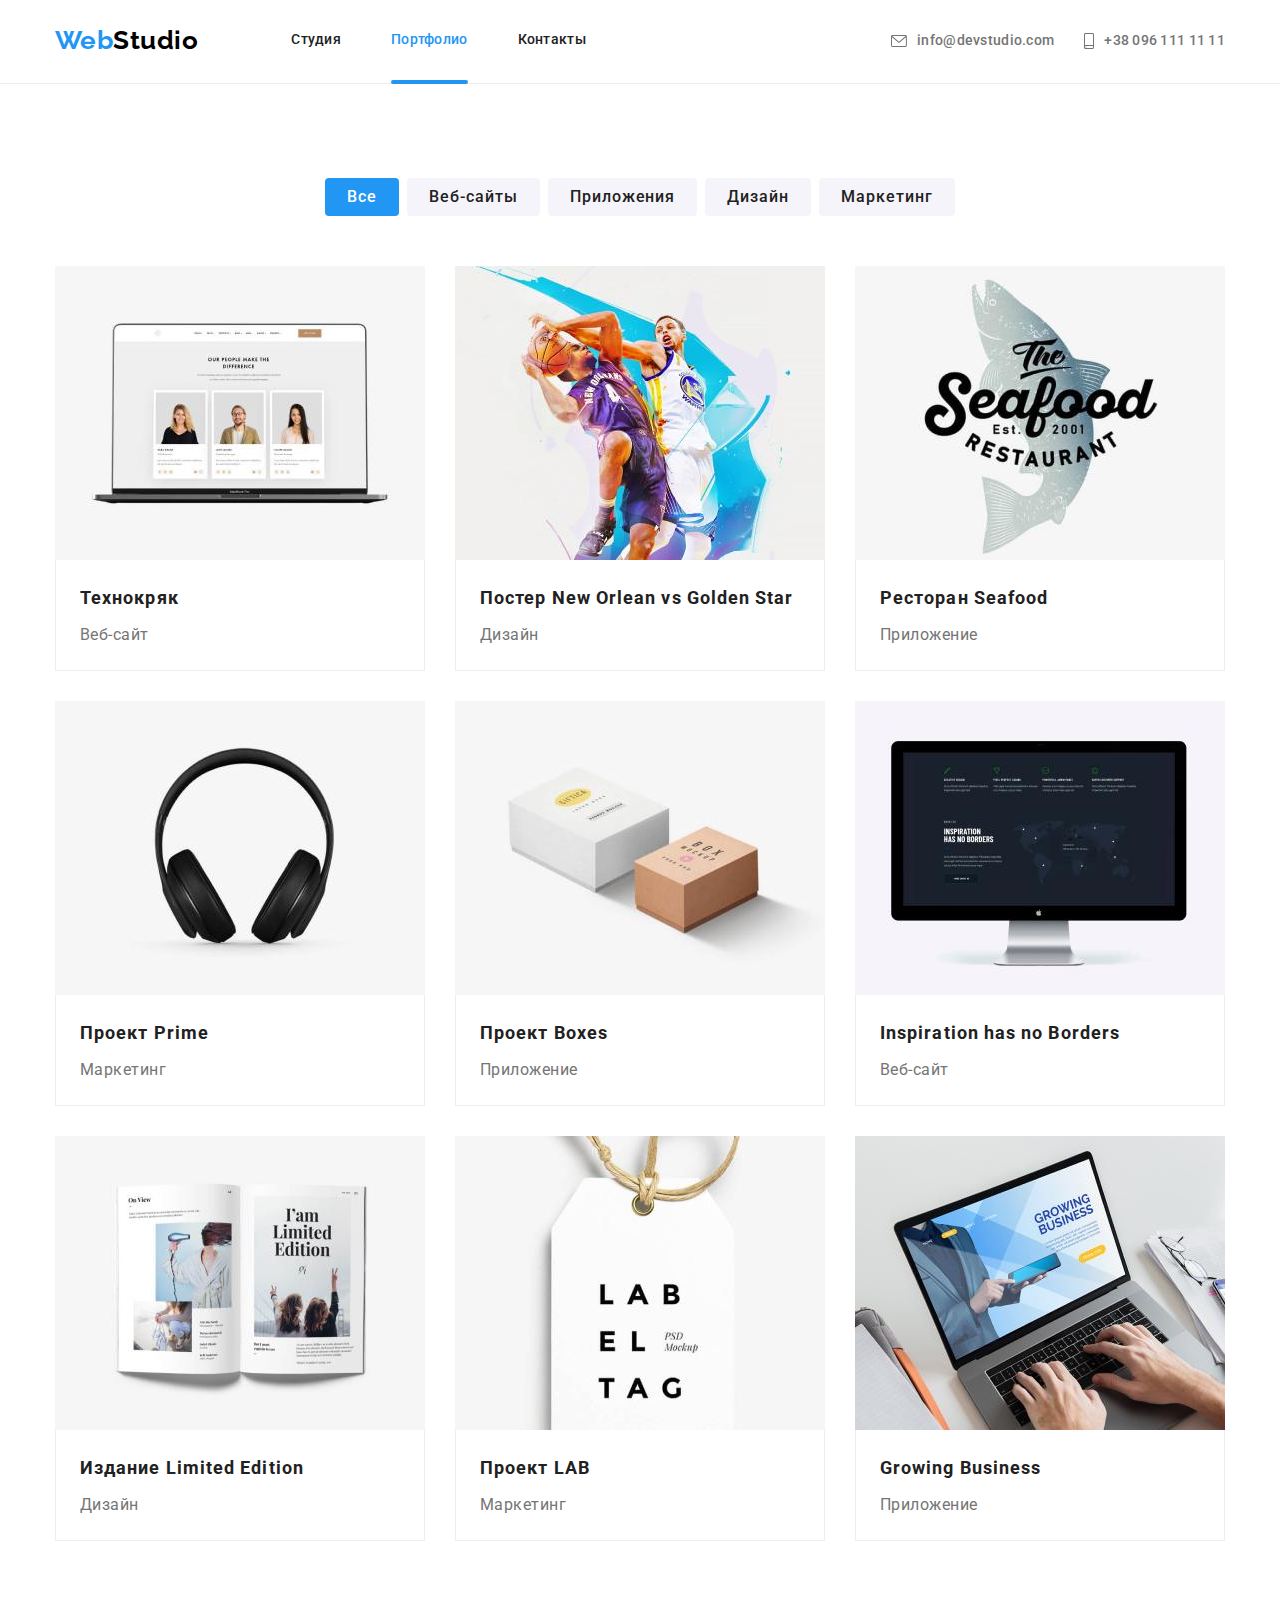
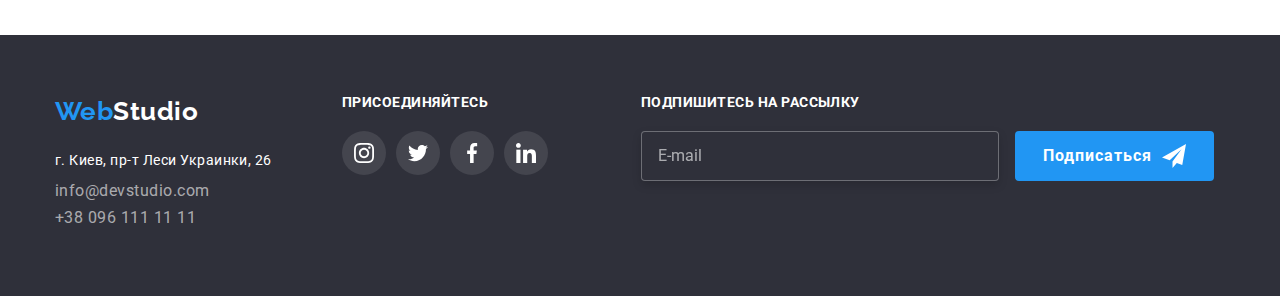
==== commit 8f679579: "add corrections after mentor" ====
--- a/portfolio.html
+++ b/portfolio.html
@@ -21,7 +21,7 @@
   <header class="header">
     <div class="container header__flex">
       <nav class="header__nav">
-        <a class="logo" href="./index.html">Web<span class="logo__header--color">Studio</span></a>
+        <a class="logo" href="./index.html">Web<span class="logo__span">Studio</span></a>
 
         <ul class="site-nav">
           <li class="site-nav__item"><a href="./index.html" class="site-nav__link ">Студия</a>
@@ -37,7 +37,7 @@
         <li class="contact-us__tell-mail">
 
           <a href="mailto:info@devstudio.com" class="contact-us__contact">
-            <svg class="contact-us__icon--envelope" width="16" height="12">
+            <svg class="contact-us__icon" width="16" height="12">
               <use href=" ./img/icons.svg#icon-envelope"></use>
             </svg>
             info@devstudio.com</a>
@@ -45,7 +45,7 @@
         </li>
         <li class="contact-us__tell-mail">
           <a href="tell:+380961111111" class="contact-us__contact">
-            <svg class="contact-us__icon--phone" width="10" height="16">
+            <svg class="contact-us__icon" width="10" height="16">
               <use href="./img/icons.svg#icon-smartphone"></use>
             </svg>
             +38 096 111 11 11
@@ -64,12 +64,12 @@
         <h1 hidden>Портфолио</h1>
 
         <ul class="filters">
-          <li class="filters__item"><button type="button" class="button button__secondary button__current">Все</button>
-          </li>
-          <li class="filters__item"><button type="button" class="button button__secondary">Веб-сайты</button></li>
-          <li class="filters__item"><button type="button" class="button button__secondary">Приложения</button></li>
-          <li class="filters__item"><button type="button" class="button button__secondary">Дизайн</button></li>
-          <li class="filters__item"><button type="button" class="button button__secondary">Маркетинг</button></li>
+          <li class="filters__item"><button type="button" class="button button--filter button--current">Все</button>
+          </li>
+          <li class="filters__item"><button type="button" class="button button--filter">Веб-сайты</button></li>
+          <li class="filters__item"><button type="button" class="button button--filter">Приложения</button></li>
+          <li class="filters__item"><button type="button" class="button button--filter">Дизайн</button></li>
+          <li class="filters__item"><button type="button" class="button button--filter">Маркетинг</button></li>
         </ul>
 
 
@@ -237,7 +237,7 @@
     <div class="container footer__flex">
 
       <div class="footer__info">
-        <a class="logo logo__footer" href="./index.html">Web<span class="logo__footer--color">Studio</span></a>
+        <a class="logo footer__logo" href="./index.html">Web<span class="logo__span logo__span--color">Studio</span></a>
         <address class="footer__adress">г. Киев, пр-т Леси Украинки, 26</address>
         <ul>
           <li><a href="mailto:info@devstudio.com" class="footer__contact">info@devstudio.com</a></li>
@@ -290,12 +290,12 @@
           <span class="footer__socLink-form-title">
             Подпишитесь на рассылку
           </span>
-          <input type="text" name="email" id="email" class="footer__subscribe--input" placeholder="E-mail">
+          <input type="text" name="email" id="email" class="footer__input" placeholder="E-mail">
 
         </label>
-        <button type="submit" class="button button__primary button__footer">
+        <button type="submit" class="button footer__button">
           Подписаться
-          <svg class="footer__icon-send" width="24" height="24">
+          <svg class="footer__button-icon" width="24" height="24">
             <use href="./img/icons.svg#icon-send"></use>
           </svg>
         </button>
--- a/css/main.min.css
+++ b/css/main.min.css
@@ -1 +1 @@
-html{-webkit-box-sizing:border-box;box-sizing:border-box}*,*::before,*::after{-webkit-box-sizing:inherit;box-sizing:inherit}h1,h2,h3,ul,p{margin:0;padding:0}img{display:block;max-width:100%;height:auto}ul{list-style:none}a{text-decoration:none;display:inline-block}body{font-family:Roboto,sans-serif;color:#757575;letter-spacing:.03em}.visually-hidden{position:absolute;width:1px;height:1px;padding:0;margin:-1px;overflow:hidden;clip:rect(0, 0, 0, 0);white-space:nowrap;border:0}.container{width:1200px;margin-left:auto;margin-right:auto;padding:0 15px}.logo{display:-webkit-box;display:-ms-flexbox;display:flex;-webkit-box-align:center;-ms-flex-align:center;align-items:center;padding-bottom:25px;padding-top:24px;color:#2196f3;font-family:"Raleway",sans-serif;font-weight:700;font-size:26px;line-height:1.3;margin-right:93px;-webkit-transition-duration:250ms;transition-duration:250ms;-webkit-transition-timing-function:cubic-bezier(0.4, 0, 0.2, 1);transition-timing-function:cubic-bezier(0.4, 0, 0.2, 1)}.logo__header--color{color:#000;-webkit-transition-duration:250ms;transition-duration:250ms;-webkit-transition-timing-function:cubic-bezier(0.4, 0, 0.2, 1);transition-timing-function:cubic-bezier(0.4, 0, 0.2, 1)}.logo__header--color:hover,.logo__header--color:focus{color:#2196f3}.logo__footer{padding:0;margin-right:0;margin-bottom:20px}.logo__footer--color{color:#fff;-webkit-transition-property:color;transition-property:color;-webkit-transition-duration:250ms;transition-duration:250ms;-webkit-transition-timing-function:cubic-bezier(0.4, 0, 0.2, 1);transition-timing-function:cubic-bezier(0.4, 0, 0.2, 1)}.logo__footer--color:hover,.logo__footer--color:focus{color:#2196f3}.header{-webkit-box-align:center;-ms-flex-align:center;align-items:center;border-bottom:1px solid #ececec}.header__flex{-webkit-box-pack:justify;-ms-flex-pack:justify;justify-content:space-between;display:-webkit-box;display:-ms-flexbox;display:flex;-webkit-box-align:center;-ms-flex-align:center;align-items:center}.header__nav{display:-webkit-box;display:-ms-flexbox;display:flex}.site-nav{display:-webkit-box;display:-ms-flexbox;display:flex;font-weight:500;font-size:14px;line-height:1.14;letter-spacing:.02em}.site-nav__item+.site-nav__item{margin-left:50px}.site-nav__link{color:#212121;padding-top:32px;padding-bottom:32px;-webkit-transition:color 250ms cubic-bezier(0.4, 0, 0.2, 1);transition:color 250ms cubic-bezier(0.4, 0, 0.2, 1)}.site-nav__link:hover,.site-nav__link :focus{color:#2196f3}.site-nav__item{position:relative}.site-nav__current{color:#2196f3}.site-nav__current:after{content:"";display:-webkit-box;display:-ms-flexbox;display:flex;background-color:#2196f3;border:2px solid #2196f3;border-radius:2px;width:100%;position:absolute;right:0px;bottom:-1px}.contact-us{display:-webkit-box;display:-ms-flexbox;display:flex;font-weight:500;font-size:14px;line-height:1.14;letter-spacing:.02em}.contact-us__contact{padding-top:32px;padding-bottom:32px;color:#757575;fill:#757575}.contact-us__tell-mail:not(:last-child){margin-right:30px}.contact-us__icon--phone,.contact-us__icon--envelope{margin-right:10px}.contact-us__contact{display:-webkit-box;display:-ms-flexbox;display:flex;-webkit-box-align:center;-ms-flex-align:center;align-items:center;-webkit-transition:color 250ms cubic-bezier(0.4, 0, 0.2, 1),fill 250ms cubic-bezier(0.4, 0, 0.2, 1);transition:color 250ms cubic-bezier(0.4, 0, 0.2, 1),fill 250ms cubic-bezier(0.4, 0, 0.2, 1)}.contact-us__contact:hover,.contact-us__contact:focus{color:#2196f3;fill:#2196f3}.section{padding-top:94px;padding-bottom:94px}.section__title{font-weight:700;font-size:36px;line-height:1.17;text-align:center;color:#212121;margin-bottom:50px}.section__crew{background-color:#f5f4fa;text-align:center;padding-bottom:94px}.banner{max-width:1600px;height:600px;margin-left:auto;margin-right:auto;background-image:-webkit-gradient(linear, left top, left bottom, from(rgba(47, 48, 58, 0.4)), to(rgba(47, 48, 58, 0.4))),url(../img/zastavka.jpg);background-image:linear-gradient(rgba(47, 48, 58, 0.4), rgba(47, 48, 58, 0.4)),url(../img/zastavka.jpg);background-position:center;background-repeat:no-repeat;text-align:center;padding:200px 0}.banner__title{font-weight:900;font-size:44px;line-height:1.36;letter-spacing:.06em;text-transform:uppercase;color:#fff;margin-bottom:30px}.button{font-family:inherit;cursor:pointer;border-radius:4px}.button__primary{padding:10px 32px;font-weight:700;font-size:16px;line-height:1.88;letter-spacing:.06em;background-color:#2196f3;color:#fff;border:none;-webkit-transition-property:background-color;transition-property:background-color;-webkit-transition-duration:250ms;transition-duration:250ms;-webkit-transition-timing-function:cubic-bezier(0.4, 0, 0.2, 1);transition-timing-function:cubic-bezier(0.4, 0, 0.2, 1)}.button__primary:hover,.button__primary:focus{background:#188ce8}.button__secondary{font-weight:500;font-size:16px;line-height:1.62;color:#212121;background:#f5f4fa;border:none;padding:6px 22px;-webkit-box-shadow:none;box-shadow:none;-webkit-transition-property:background-color,color,-webkit-box-shadow;transition-property:background-color,color,-webkit-box-shadow;transition-property:background-color,color,box-shadow;transition-property:background-color,color,box-shadow,-webkit-box-shadow;-webkit-transition-duration:250ms;transition-duration:250ms;-webkit-transition-timing-function:cubic-bezier(0.4, 0, 0.2, 1);transition-timing-function:cubic-bezier(0.4, 0, 0.2, 1)}.button__secondary:hover,.button__secondary:focus{background:#2196f3;color:#fff;-webkit-box-shadow:0px 3px 1px rgba(0,0,0,.1),0px 1px 2px rgba(0,0,0,.08),0px 2px 2px rgba(0,0,0,.12);box-shadow:0px 3px 1px rgba(0,0,0,.1),0px 1px 2px rgba(0,0,0,.08),0px 2px 2px rgba(0,0,0,.12)}.button__current{background:#2196f3;color:#fff}.button__modal{padding-left:55px;padding-right:55px}.button__footer{-webkit-box-align:center;-ms-flex-align:center;align-items:center;padding-left:29px;padding-right:28px}.skills{padding-bottom:0}.skills__title{font-weight:700;font-size:14px;line-height:1.14;text-transform:uppercase;color:#212121;margin-bottom:10px}.skills__desc{font-size:14px;line-height:1.71}.skills__list{display:-webkit-box;display:-ms-flexbox;display:flex}.skills__item{-ms-flex-preferred-size:calc(100% - 22.5px);flex-basis:calc(100% - 22.5px);margin-right:30px}.skills__item:last-child{margin-right:0}.skills__picture{width:270px;height:120px;background-color:#f5f4fa;margin-bottom:30px;display:-webkit-box;display:-ms-flexbox;display:flex;-webkit-box-pack:center;-ms-flex-pack:center;justify-content:center;-webkit-box-align:center;-ms-flex-align:center;align-items:center}.specialization{display:-webkit-box;display:-ms-flexbox;display:flex}.specialization__item{position:relative;width:calc(100% - 22.5px);margin-right:30px}.specialization__item:last-child{margin-right:0}.specialization__desc{position:absolute;bottom:0px;left:0px;width:100%;height:70px;display:-webkit-box;display:-ms-flexbox;display:flex;-webkit-box-pack:center;-ms-flex-pack:center;justify-content:center;-webkit-box-align:center;-ms-flex-align:center;align-items:center;text-align:center;font-weight:700;font-size:14px;line-height:1.14;text-transform:uppercase;color:#fff;background-color:rgba(47,48,58,.8)}.crew-list{display:-webkit-box;display:-ms-flexbox;display:flex}.crew-list__title{font-weight:500;font-size:16px;line-height:1.19;color:#212121}.crew-list__desc{font-size:16px;line-height:1.19;margin-bottom:16px}.crew-list__item:not(:last-child){margin-right:30px}.crew-list__info{background-color:#fff;padding-top:30px;padding-bottom:30px;-webkit-box-shadow:0px 1px 3px rgba(0,0,0,.12),0px 1px 1px rgba(0,0,0,.14),0px 2px 1px rgba(0,0,0,.2);box-shadow:0px 1px 3px rgba(0,0,0,.12),0px 1px 1px rgba(0,0,0,.14),0px 2px 1px rgba(0,0,0,.2);border-radius:0px 0px 4px 4px}.social-links{display:-webkit-inline-box;display:-ms-inline-flexbox;display:inline-flex}.social-links__link{width:44px;height:44px;display:-webkit-box;display:-ms-flexbox;display:flex;-webkit-box-pack:center;-ms-flex-pack:center;justify-content:center;-webkit-box-align:center;-ms-flex-align:center;align-items:center;fill:#afb1b8;border-radius:22px;-webkit-transition-property:background-color,fill;transition-property:background-color,fill;-webkit-transition-duration:250ms;transition-duration:250ms;-webkit-transition-timing-function:cubic-bezier(0.4, 0, 0.2, 1);transition-timing-function:cubic-bezier(0.4, 0, 0.2, 1)}.social-links__link:hover,.social-links__link:focus{background-color:#2196f3;fill:#fff}.social-links__list:not(:last-child){margin-right:10px}.social-links__link--footer{fill:#fff;background:rgba(255,255,255,.1);border-radius:25px}.clients{display:-webkit-box;display:-ms-flexbox;display:flex}.clients__list{margin-right:30px}.clients__list:last-child{margin-right:0px}.clients__link{width:170px;height:92px;border:1px solid #afb1b8;border-radius:4px;fill:#afb1b8;display:-webkit-box;display:-ms-flexbox;display:flex;-webkit-box-pack:center;-ms-flex-pack:center;justify-content:center;-webkit-box-align:center;-ms-flex-align:center;align-items:center;-webkit-transition-property:fill;transition-property:fill;-webkit-transition-duration:250ms;transition-duration:250ms;-webkit-transition-timing-function:cubic-bezier(0.4, 0, 0.2, 1);transition-timing-function:cubic-bezier(0.4, 0, 0.2, 1)}.clients__link:hover,.clients__link:focus{fill:#2196f3}.footer{background:#2f303a;padding:60px 0}.footer__flex{display:-webkit-box;display:-ms-flexbox;display:flex}.footer__info{margin-right:70px}.footer__adress{font-style:normal;font-size:14px;line-height:1.71;color:#fff;margin-bottom:9px}.footer__contact{color:rgba(255,255,255,.6);margin-bottom:9px;-webkit-transition-property:color;transition-property:color;-webkit-transition-duration:250ms;transition-duration:250ms;-webkit-transition-timing-function:cubic-bezier(0.4, 0, 0.2, 1);transition-timing-function:cubic-bezier(0.4, 0, 0.2, 1)}.footer__contact:hover,.footer__contact:focus{color:#2196f3}.footer__social-links{margin-right:93px}.footer__socLink-form-title{font-weight:700;font-size:14px;line-height:1.14;text-transform:uppercase;margin-bottom:20px;color:#fff;text-align:left;display:block}.footer__form{-webkit-box-align:end;-ms-flex-align:end;align-items:flex-end}.footer__subscribe{margin-right:12px}.footer__subscribe--input{width:358px;height:50px;padding-left:16px;background-color:#2f303a;color:rgba(237,72,72,.6);border:1px solid rgba(255,255,255,.3);-webkit-filter:drop-shadow(0px 4px 4px rgba(0, 0, 0, 0.15));filter:drop-shadow(0px 4px 4px rgba(0, 0, 0, 0.15));border-radius:4px}.footer__subscribe--input::-webkit-input-placeholder{color:rgba(255,255,255,.6)}.footer__subscribe--input::-moz-placeholder{color:rgba(255,255,255,.6)}.footer__subscribe--input:-ms-input-placeholder{color:rgba(255,255,255,.6)}.footer__subscribe--input::-ms-input-placeholder{color:rgba(255,255,255,.6)}.footer__subscribe--input::placeholder{color:rgba(255,255,255,.6)}.footer__icon-send{margin-left:10px}.filters{margin-bottom:50px;display:-webkit-box;display:-ms-flexbox;display:flex;-webkit-box-pack:center;-ms-flex-pack:center;justify-content:center}.filters__item:not(:last-child){margin-right:8px}.portfolio{display:-webkit-box;display:-ms-flexbox;display:flex;-ms-flex-wrap:wrap;flex-wrap:wrap;margin-left:-30px;margin-top:-30px;list-style:none}.portfolio__list{-ms-flex-preferred-size:calc(33.3333333333% - 30px);flex-basis:calc(33.3333333333% - 30px);margin-left:30px;margin-top:30px;-webkit-box-shadow:none;box-shadow:none;-webkit-transition-property:-webkit-box-shadow;transition-property:-webkit-box-shadow;transition-property:box-shadow;transition-property:box-shadow, -webkit-box-shadow;-webkit-transition-duration:250ms;transition-duration:250ms;-webkit-transition-timing-function:cubic-bezier(0.4, 0, 0.2, 1);transition-timing-function:cubic-bezier(0.4, 0, 0.2, 1)}.portfolio__list:hover,.portfolio__list:focus{-webkit-box-shadow:0px 1px 1px rgba(0,0,0,.12),0px 4px 4px rgba(0,0,0,.06),1px 4px 6px rgba(0,0,0,.16);box-shadow:0px 1px 1px rgba(0,0,0,.12),0px 4px 4px rgba(0,0,0,.06),1px 4px 6px rgba(0,0,0,.16)}.portfolio__list:hover .card__desc,.portfolio__list:focus .card__desc{-webkit-transform:translateY(0);transform:translateY(0)}.card{position:relative;overflow:hidden}.card__desc{position:absolute;top:0px;left:0px;width:100%;height:100%;-webkit-transform:translateY(101%);transform:translateY(101%);-webkit-transition-duration:250ms;transition-duration:250ms;-webkit-transition-timing-function:cubic-bezier(0.4, 0, 0.2, 1);transition-timing-function:cubic-bezier(0.4, 0, 0.2, 1);font-weight:400;font-size:18px;line-height:1.56;color:#fff;background-color:rgba(33,150,243,.9);text-align:center;display:-webkit-box;display:-ms-flexbox;display:flex;-webkit-box-pack:center;-ms-flex-pack:center;justify-content:center;-webkit-box-align:center;-ms-flex-align:center;align-items:center}.thumb{padding-left:24px;padding-right:24px;padding-top:20px;padding-bottom:20px;border-left:1px solid #eee;border-right:1px solid #eee;border-bottom:1px solid #eee}.thumb__title{font-weight:700;font-size:18px;line-height:2;letter-spacing:.06em;margin-bottom:4px;color:#212121}.thumb__desc{font-size:16px;line-height:1.88;color:#757575}.backdrop{position:fixed;top:0;left:0;width:100%;height:100%;background-color:rgba(0,0,0,.2);opacity:1;-webkit-transition:opacity 250ms cubic-bezier(0.4, 0, 0.2, 1);transition:opacity 250ms cubic-bezier(0.4, 0, 0.2, 1)}.backdrop.is-hidden{opacity:0;pointer-events:none}.backdrop.is-hidden .modal{-webkit-transform:scale(0.8) translate(-50%, -50%);transform:scale(0.8) translate(-50%, -50%)}.modal{position:absolute;left:50%;top:50%;padding:40px;width:528px;height:581px;background-color:#fff;-webkit-transform:scale(1) translate(-50%, -50%);transform:scale(1) translate(-50%, -50%);-webkit-transition:-webkit-transform 250ms cubic-bezier(0.4, 0, 0.2, 1);transition:-webkit-transform 250ms cubic-bezier(0.4, 0, 0.2, 1);transition:transform 250ms cubic-bezier(0.4, 0, 0.2, 1);transition:transform 250ms cubic-bezier(0.4, 0, 0.2, 1), -webkit-transform 250ms cubic-bezier(0.4, 0, 0.2, 1)}.modal__close{position:absolute;right:8px;top:8px;width:30px;height:30px;border:1px solid rgba(0,0,0,.1);border-radius:20px;cursor:pointer;background-color:#fff;display:-webkit-box;display:-ms-flexbox;display:flex;-webkit-box-pack:center;-ms-flex-pack:center;justify-content:center;-webkit-box-align:center;-ms-flex-align:center;align-items:center;-webkit-transition-duration:250ms;transition-duration:250ms;-webkit-transition-timing-function:cubic-bezier(0.4, 0, 0.2, 1);transition-timing-function:cubic-bezier(0.4, 0, 0.2, 1)}.modal__close :focus,.modal__close :hover{fill:#2196f3}.feedback{text-align:center}.feedback__name{font-weight:700;font-size:20px;line-height:1.15;color:#212121;margin-bottom:12px}.field{position:relative;font-weight:400;font-size:12px;line-height:1.17;letter-spacing:.01em;text-align:left;margin-bottom:10px;padding:0;display:block;-webkit-box-pack:center;-ms-flex-pack:center;justify-content:center}.field__name{margin-bottom:4px;display:block}.field__icon{position:absolute;top:29px;left:12px}.field__input,.field__textarea{width:100%;padding:12px;border:1px solid rgba(33,33,33,.2);border-radius:4px;cursor:pointer;resize:none}.field__input:focus,.field__textarea:focus{outline:none;border:1px solid #2196f3;-webkit-transition-duration:250ms;transition-duration:250ms;-webkit-transition-timing-function:cubic-bezier(0.4, 0, 0.2, 1);transition-timing-function:cubic-bezier(0.4, 0, 0.2, 1)}.field__input:focus~.field__icon,.field__textarea:focus~.field__icon{fill:#2196f3;-webkit-transition-duration:250ms;transition-duration:250ms;-webkit-transition-timing-function:cubic-bezier(0.4, 0, 0.2, 1);transition-timing-function:cubic-bezier(0.4, 0, 0.2, 1)}.field__input{padding-left:30px}.field__textarea{margin-bottom:20px}.field__textarea::-webkit-input-placeholder{color:rgba(117,117,117,.5)}.field__textarea::-moz-placeholder{color:rgba(117,117,117,.5)}.field__textarea:-ms-input-placeholder{color:rgba(117,117,117,.5)}.field__textarea::-ms-input-placeholder{color:rgba(117,117,117,.5)}.field__textarea::placeholder{color:rgba(117,117,117,.5)}.agreement{position:relative;font-weight:400;font-size:14px;line-height:1.71;margin-bottom:30px;padding-left:35px;display:-webkit-box;display:-ms-flexbox;display:flex;display:inline-block;-webkit-box-pack:center;-ms-flex-pack:center;justify-content:center;-webkit-box-align:center;-ms-flex-align:center;align-items:center}.checkbox{position:absolute;width:1px;height:1px;padding:0;margin:-1px;overflow:hidden;clip:rect(0, 0, 0, 0);white-space:nowrap;border:0}.agreement__text{font-weight:400;font-size:14px;line-height:1.71;display:inline-block;color:#2196f3}.checkbox__custom{position:absolute;top:4px;left:10px;width:16px;height:15px;border:2px solid #212121;border-radius:2px}.checkbox__icon{position:absolute;top:4px;left:10px;-webkit-transition-duration:250ms;transition-duration:250ms;-webkit-transition-timing-function:cubic-bezier(0.4, 0, 0.2, 1);transition-timing-function:cubic-bezier(0.4, 0, 0.2, 1)}.checkbox:checked+.checkbox__icon{background-color:#2196f3;border-radius:2px;z-index:1}/*# sourceMappingURL=main.min.css.map */+html{-webkit-box-sizing:border-box;box-sizing:border-box}*,*::before,*::after{-webkit-box-sizing:inherit;box-sizing:inherit}h1,h2,h3,ul,p{margin:0;padding:0}img{display:block;max-width:100%;height:auto}ul{list-style:none}a{text-decoration:none;display:inline-block}body{font-family:Roboto,sans-serif;color:#757575;letter-spacing:.03em}.visually-hidden{position:absolute;width:1px;height:1px;padding:0;margin:-1px;overflow:hidden;clip:rect(0, 0, 0, 0);white-space:nowrap;border:0}.container{width:1200px;margin-left:auto;margin-right:auto;padding:0 15px}.logo{display:-webkit-box;display:-ms-flexbox;display:flex;-webkit-box-align:center;-ms-flex-align:center;align-items:center;padding-bottom:25px;padding-top:24px;color:#2196f3;font-family:"Raleway",sans-serif;font-weight:700;font-size:26px;line-height:1.3;margin-right:93px;-webkit-transition-duration:250ms;transition-duration:250ms;-webkit-transition-timing-function:cubic-bezier(0.4, 0, 0.2, 1);transition-timing-function:cubic-bezier(0.4, 0, 0.2, 1)}.logo__span{color:#000;-webkit-transition-duration:250ms;transition-duration:250ms;-webkit-transition-timing-function:cubic-bezier(0.4, 0, 0.2, 1);transition-timing-function:cubic-bezier(0.4, 0, 0.2, 1)}.logo__span:hover,.logo__span:focus{color:#2196f3}.logo__span--color{color:#fff}.footer__logo{padding:0;margin-right:0;margin-bottom:20px}.header{-webkit-box-align:center;-ms-flex-align:center;align-items:center;border-bottom:1px solid #ececec}.header__flex{-webkit-box-pack:justify;-ms-flex-pack:justify;justify-content:space-between;display:-webkit-box;display:-ms-flexbox;display:flex;-webkit-box-align:center;-ms-flex-align:center;align-items:center}.header__nav{display:-webkit-box;display:-ms-flexbox;display:flex}.site-nav{display:-webkit-box;display:-ms-flexbox;display:flex;font-weight:500;font-size:14px;line-height:1.14;letter-spacing:.02em}.site-nav__item+.site-nav__item{margin-left:50px}.site-nav__link{color:#212121;padding-top:32px;padding-bottom:32px;-webkit-transition:color 250ms cubic-bezier(0.4, 0, 0.2, 1);transition:color 250ms cubic-bezier(0.4, 0, 0.2, 1)}.site-nav__link:hover,.site-nav__link :focus{color:#2196f3}.site-nav__item{position:relative}.site-nav__current{color:#2196f3}.site-nav__current:after{content:"";display:-webkit-box;display:-ms-flexbox;display:flex;background-color:#2196f3;border:2px solid #2196f3;border-radius:2px;width:100%;position:absolute;right:0px;bottom:-1px}.contact-us{display:-webkit-box;display:-ms-flexbox;display:flex;font-weight:500;font-size:14px;line-height:1.14;letter-spacing:.02em}.contact-us__contact{padding-top:32px;padding-bottom:32px;color:#757575;fill:#757575}.contact-us__tell-mail:not(:last-child){margin-right:30px}.contact-us__icon{margin-right:10px}.contact-us__contact{display:-webkit-box;display:-ms-flexbox;display:flex;-webkit-box-align:center;-ms-flex-align:center;align-items:center;-webkit-transition:color 250ms cubic-bezier(0.4, 0, 0.2, 1),fill 250ms cubic-bezier(0.4, 0, 0.2, 1);transition:color 250ms cubic-bezier(0.4, 0, 0.2, 1),fill 250ms cubic-bezier(0.4, 0, 0.2, 1)}.contact-us__contact:hover,.contact-us__contact:focus{color:#2196f3;fill:#2196f3}.section{padding-top:94px;padding-bottom:94px}.section__title{font-weight:700;font-size:36px;line-height:1.17;text-align:center;color:#212121;margin-bottom:50px}.banner{max-width:1600px;height:600px;margin-left:auto;margin-right:auto;background-image:-webkit-gradient(linear, left top, left bottom, from(rgba(47, 48, 58, 0.4)), to(rgba(47, 48, 58, 0.4))),url(../img/zastavka.jpg);background-image:linear-gradient(rgba(47, 48, 58, 0.4), rgba(47, 48, 58, 0.4)),url(../img/zastavka.jpg);background-position:center;background-repeat:no-repeat;text-align:center;padding:200px 0}.banner__title{font-weight:900;font-size:44px;line-height:1.36;letter-spacing:.06em;text-transform:uppercase;color:#fff;margin-bottom:30px}.button{font-family:inherit;font-size:16px;font-weight:700;line-height:1.88;letter-spacing:.06em;background-color:#2196f3;color:#fff;border-radius:4px;border:none;display:-webkit-inline-box;display:-ms-inline-flexbox;display:inline-flex;-webkit-box-align:center;-ms-flex-align:center;align-items:center;cursor:pointer;-webkit-transition-property:background-color;transition-property:background-color;-webkit-transition-duration:250ms;transition-duration:250ms;-webkit-transition-timing-function:cubic-bezier(0.4, 0, 0.2, 1);transition-timing-function:cubic-bezier(0.4, 0, 0.2, 1)}.button:hover,.button:focus{background:#188ce8}.button--banner{padding:10px 32px}.button--filter{font-weight:500;line-height:1.62;color:#212121;background:#f5f4fa;padding:6px 22px;-webkit-box-shadow:none;box-shadow:none;-webkit-transition-property:color,-webkit-box-shadow;transition-property:color,-webkit-box-shadow;transition-property:color,box-shadow;transition-property:color,box-shadow,-webkit-box-shadow;-webkit-transition-duration:250ms;transition-duration:250ms;-webkit-transition-timing-function:cubic-bezier(0.4, 0, 0.2, 1);transition-timing-function:cubic-bezier(0.4, 0, 0.2, 1)}.button--filter:hover,.button--filter:focus{background:#2196f3;color:#fff;-webkit-box-shadow:0px 3px 1px rgba(0,0,0,.1),0px 1px 2px rgba(0,0,0,.08),0px 2px 2px rgba(0,0,0,.12);box-shadow:0px 3px 1px rgba(0,0,0,.1),0px 1px 2px rgba(0,0,0,.08),0px 2px 2px rgba(0,0,0,.12)}.button--current{background:#2196f3;color:#fff}.button--feedback{padding:10px 55px}.footer__button{padding:10px 28px}.footer__button-icon{margin-left:10px}.skills{padding-bottom:0}.skills__title{font-weight:700;font-size:14px;line-height:1.14;text-transform:uppercase;color:#212121;margin-bottom:10px}.skills__desc{font-size:14px;line-height:1.71}.skills__list{display:-webkit-box;display:-ms-flexbox;display:flex}.skills__item{-ms-flex-preferred-size:calc(100% - 22.5px);flex-basis:calc(100% - 22.5px);margin-right:30px}.skills__item:last-child{margin-right:0}.skills__picture{width:270px;height:120px;background-color:#f5f4fa;margin-bottom:30px;display:-webkit-box;display:-ms-flexbox;display:flex;-webkit-box-pack:center;-ms-flex-pack:center;justify-content:center;-webkit-box-align:center;-ms-flex-align:center;align-items:center}.specialization{display:-webkit-box;display:-ms-flexbox;display:flex}.specialization__item{position:relative;width:calc(100% - 22.5px);margin-right:30px}.specialization__item:last-child{margin-right:0}.specialization__desc{position:absolute;bottom:0px;left:0px;width:100%;height:70px;display:-webkit-box;display:-ms-flexbox;display:flex;-webkit-box-pack:center;-ms-flex-pack:center;justify-content:center;-webkit-box-align:center;-ms-flex-align:center;align-items:center;text-align:center;font-weight:700;font-size:14px;line-height:1.14;text-transform:uppercase;color:#fff;background-color:rgba(47,48,58,.8)}.main__crew{background-color:#f5f4fa;text-align:center}.crew-list{display:-webkit-box;display:-ms-flexbox;display:flex}.crew-list__title{font-weight:500;font-size:16px;line-height:1.19;color:#212121;margin-bottom:10px}.crew-list__desc{font-size:16px;line-height:1.19;margin-bottom:16px}.crew-list__item:not(:last-child){margin-right:30px}.crew-list__info{background-color:#fff;padding-top:30px;padding-bottom:30px;-webkit-box-shadow:0px 1px 3px rgba(0,0,0,.12),0px 1px 1px rgba(0,0,0,.14),0px 2px 1px rgba(0,0,0,.2);box-shadow:0px 1px 3px rgba(0,0,0,.12),0px 1px 1px rgba(0,0,0,.14),0px 2px 1px rgba(0,0,0,.2);border-radius:0px 0px 4px 4px}.social-links{display:-webkit-inline-box;display:-ms-inline-flexbox;display:inline-flex}.social-links__link{width:44px;height:44px;display:-webkit-box;display:-ms-flexbox;display:flex;-webkit-box-pack:center;-ms-flex-pack:center;justify-content:center;-webkit-box-align:center;-ms-flex-align:center;align-items:center;fill:#afb1b8;border-radius:22px;-webkit-transition-property:background-color,fill;transition-property:background-color,fill;-webkit-transition-duration:250ms;transition-duration:250ms;-webkit-transition-timing-function:cubic-bezier(0.4, 0, 0.2, 1);transition-timing-function:cubic-bezier(0.4, 0, 0.2, 1)}.social-links__link:hover,.social-links__link:focus{background-color:#2196f3;fill:#fff}.social-links__list:not(:last-child){margin-right:10px}.social-links__link--footer{fill:#fff;background:rgba(255,255,255,.1);border-radius:25px}.clients{display:-webkit-box;display:-ms-flexbox;display:flex}.clients__list{margin-right:30px}.clients__list:last-child{margin-right:0px}.clients__link{width:170px;height:92px;border:1px solid #afb1b8;border-radius:4px;fill:#afb1b8;display:-webkit-box;display:-ms-flexbox;display:flex;-webkit-box-pack:center;-ms-flex-pack:center;justify-content:center;-webkit-box-align:center;-ms-flex-align:center;align-items:center;-webkit-transition-property:fill;transition-property:fill;-webkit-transition-duration:250ms;transition-duration:250ms;-webkit-transition-timing-function:cubic-bezier(0.4, 0, 0.2, 1);transition-timing-function:cubic-bezier(0.4, 0, 0.2, 1)}.clients__link:hover,.clients__link:focus{fill:#2196f3}.footer{background:#2f303a;padding:60px 0}.footer__flex{display:-webkit-box;display:-ms-flexbox;display:flex}.footer__info{margin-right:70px}.footer__adress{font-style:normal;font-size:14px;line-height:1.71;color:#fff;margin-bottom:9px}.footer__contact{color:rgba(255,255,255,.6);margin-bottom:9px;-webkit-transition-property:color;transition-property:color;-webkit-transition-duration:250ms;transition-duration:250ms;-webkit-transition-timing-function:cubic-bezier(0.4, 0, 0.2, 1);transition-timing-function:cubic-bezier(0.4, 0, 0.2, 1)}.footer__contact:hover,.footer__contact:focus{color:#2196f3}.footer__social-links{margin-right:93px}.footer__socLink-form-title{font-weight:700;font-size:14px;line-height:1.14;text-transform:uppercase;margin-bottom:20px;color:#fff;text-align:left;display:block}.footer__form{-webkit-box-align:end;-ms-flex-align:end;align-items:flex-end}.footer__subscribe{margin-right:12px}.footer__input{width:358px;height:50px;padding-left:16px;background-color:#2f303a;color:rgba(237,72,72,.6);border:1px solid rgba(255,255,255,.3);-webkit-filter:drop-shadow(0px 4px 4px rgba(0, 0, 0, 0.15));filter:drop-shadow(0px 4px 4px rgba(0, 0, 0, 0.15));border-radius:4px}.footer__input::-webkit-input-placeholder{color:rgba(255,255,255,.6)}.footer__input::-moz-placeholder{color:rgba(255,255,255,.6)}.footer__input:-ms-input-placeholder{color:rgba(255,255,255,.6)}.footer__input::-ms-input-placeholder{color:rgba(255,255,255,.6)}.footer__input::placeholder{color:rgba(255,255,255,.6)}.filters{margin-bottom:50px;display:-webkit-box;display:-ms-flexbox;display:flex;-webkit-box-pack:center;-ms-flex-pack:center;justify-content:center}.filters__item:not(:last-child){margin-right:8px}.portfolio{display:-webkit-box;display:-ms-flexbox;display:flex;-ms-flex-wrap:wrap;flex-wrap:wrap;margin-left:-30px;margin-top:-30px;list-style:none}.portfolio__list{-ms-flex-preferred-size:calc(33.3333333333% - 30px);flex-basis:calc(33.3333333333% - 30px);margin-left:30px;margin-top:30px;-webkit-box-shadow:none;box-shadow:none;-webkit-transition-property:-webkit-box-shadow;transition-property:-webkit-box-shadow;transition-property:box-shadow;transition-property:box-shadow, -webkit-box-shadow;-webkit-transition-duration:250ms;transition-duration:250ms;-webkit-transition-timing-function:cubic-bezier(0.4, 0, 0.2, 1);transition-timing-function:cubic-bezier(0.4, 0, 0.2, 1)}.portfolio__list:hover,.portfolio__list:focus{-webkit-box-shadow:0px 1px 1px rgba(0,0,0,.12),0px 4px 4px rgba(0,0,0,.06),1px 4px 6px rgba(0,0,0,.16);box-shadow:0px 1px 1px rgba(0,0,0,.12),0px 4px 4px rgba(0,0,0,.06),1px 4px 6px rgba(0,0,0,.16)}.portfolio__list:hover .card__desc,.portfolio__list:focus .card__desc{-webkit-transform:translateY(0);transform:translateY(0)}.card{position:relative;overflow:hidden}.card__desc{position:absolute;top:0px;left:0px;width:100%;height:100%;-webkit-transform:translateY(101%);transform:translateY(101%);-webkit-transition-duration:250ms;transition-duration:250ms;-webkit-transition-timing-function:cubic-bezier(0.4, 0, 0.2, 1);transition-timing-function:cubic-bezier(0.4, 0, 0.2, 1);font-weight:400;font-size:18px;line-height:1.56;color:#fff;background-color:rgba(33,150,243,.9);text-align:center;display:-webkit-box;display:-ms-flexbox;display:flex;-webkit-box-pack:center;-ms-flex-pack:center;justify-content:center;-webkit-box-align:center;-ms-flex-align:center;align-items:center}.thumb{padding-left:24px;padding-right:24px;padding-top:20px;padding-bottom:20px;border-left:1px solid #eee;border-right:1px solid #eee;border-bottom:1px solid #eee}.thumb__title{font-weight:700;font-size:18px;line-height:2;letter-spacing:.06em;margin-bottom:4px;color:#212121}.thumb__desc{font-size:16px;line-height:1.88;color:#757575}.backdrop{position:fixed;top:0;left:0;width:100%;height:100%;background-color:rgba(0,0,0,.2);opacity:1;-webkit-transition:opacity 250ms cubic-bezier(0.4, 0, 0.2, 1);transition:opacity 250ms cubic-bezier(0.4, 0, 0.2, 1)}.backdrop.is-hidden{opacity:0;pointer-events:none}.backdrop.is-hidden .modal{-webkit-transform:scale(0.8) translate(-50%, -50%);transform:scale(0.8) translate(-50%, -50%)}.modal{position:absolute;left:50%;top:50%;padding:40px;width:528px;height:581px;background-color:#fff;-webkit-transform:scale(1) translate(-50%, -50%);transform:scale(1) translate(-50%, -50%);-webkit-transition:-webkit-transform 250ms cubic-bezier(0.4, 0, 0.2, 1);transition:-webkit-transform 250ms cubic-bezier(0.4, 0, 0.2, 1);transition:transform 250ms cubic-bezier(0.4, 0, 0.2, 1);transition:transform 250ms cubic-bezier(0.4, 0, 0.2, 1), -webkit-transform 250ms cubic-bezier(0.4, 0, 0.2, 1)}.modal__close{position:absolute;right:8px;top:8px;width:30px;height:30px;border:1px solid rgba(0,0,0,.1);border-radius:20px;cursor:pointer;background-color:#fff;display:-webkit-box;display:-ms-flexbox;display:flex;-webkit-box-pack:center;-ms-flex-pack:center;justify-content:center;-webkit-box-align:center;-ms-flex-align:center;align-items:center;-webkit-transition-duration:250ms;transition-duration:250ms;-webkit-transition-timing-function:cubic-bezier(0.4, 0, 0.2, 1);transition-timing-function:cubic-bezier(0.4, 0, 0.2, 1)}.modal__close :focus,.modal__close :hover{fill:#2196f3}.feedback{text-align:center}.feedback__name{font-weight:700;font-size:20px;line-height:1.15;color:#212121;margin-bottom:12px}.field{position:relative;font-weight:400;font-size:12px;line-height:1.17;letter-spacing:.01em;text-align:left;margin-bottom:10px;padding:0;display:block;-webkit-box-pack:center;-ms-flex-pack:center;justify-content:center}.field__name{margin-bottom:4px;display:block}.field__icon{position:absolute;top:29px;left:12px}.field__input,.field__textarea{width:100%;padding:12px;border:1px solid rgba(33,33,33,.2);border-radius:4px;cursor:pointer;resize:none}.field__input:focus,.field__textarea:focus{outline:none;border:1px solid #2196f3;-webkit-transition-duration:250ms;transition-duration:250ms;-webkit-transition-timing-function:cubic-bezier(0.4, 0, 0.2, 1);transition-timing-function:cubic-bezier(0.4, 0, 0.2, 1)}.field__input:focus~.field__icon,.field__textarea:focus~.field__icon{fill:#2196f3;-webkit-transition-duration:250ms;transition-duration:250ms;-webkit-transition-timing-function:cubic-bezier(0.4, 0, 0.2, 1);transition-timing-function:cubic-bezier(0.4, 0, 0.2, 1)}.field__input{padding-left:30px}.field__textarea{margin-bottom:20px}.field__textarea::-webkit-input-placeholder{color:rgba(117,117,117,.5)}.field__textarea::-moz-placeholder{color:rgba(117,117,117,.5)}.field__textarea:-ms-input-placeholder{color:rgba(117,117,117,.5)}.field__textarea::-ms-input-placeholder{color:rgba(117,117,117,.5)}.field__textarea::placeholder{color:rgba(117,117,117,.5)}.agreement{position:relative;font-weight:400;font-size:14px;line-height:1.71;margin-bottom:30px;padding-left:35px;display:-webkit-box;display:-ms-flexbox;display:flex;display:inline-block;-webkit-box-pack:center;-ms-flex-pack:center;justify-content:center;-webkit-box-align:center;-ms-flex-align:center;align-items:center}.agreement__checkbox{position:absolute;width:1px;height:1px;padding:0;margin:-1px;overflow:hidden;clip:rect(0, 0, 0, 0);white-space:nowrap;border:0}.feedback__agreement{font-weight:400;font-size:14px;line-height:1.71;display:inline-block;color:#2196f3}.agreement__custom{position:absolute;top:4px;left:10px;width:16px;height:15px;border:2px solid #212121;border-radius:2px}.agreement__icon{position:absolute;top:4px;left:10px;-webkit-transition-duration:250ms;transition-duration:250ms;-webkit-transition-timing-function:cubic-bezier(0.4, 0, 0.2, 1);transition-timing-function:cubic-bezier(0.4, 0, 0.2, 1)}.agreement__checkbox:checked+.agreement__icon{background-color:#2196f3;border-radius:2px;z-index:1}/*# sourceMappingURL=main.min.css.map */